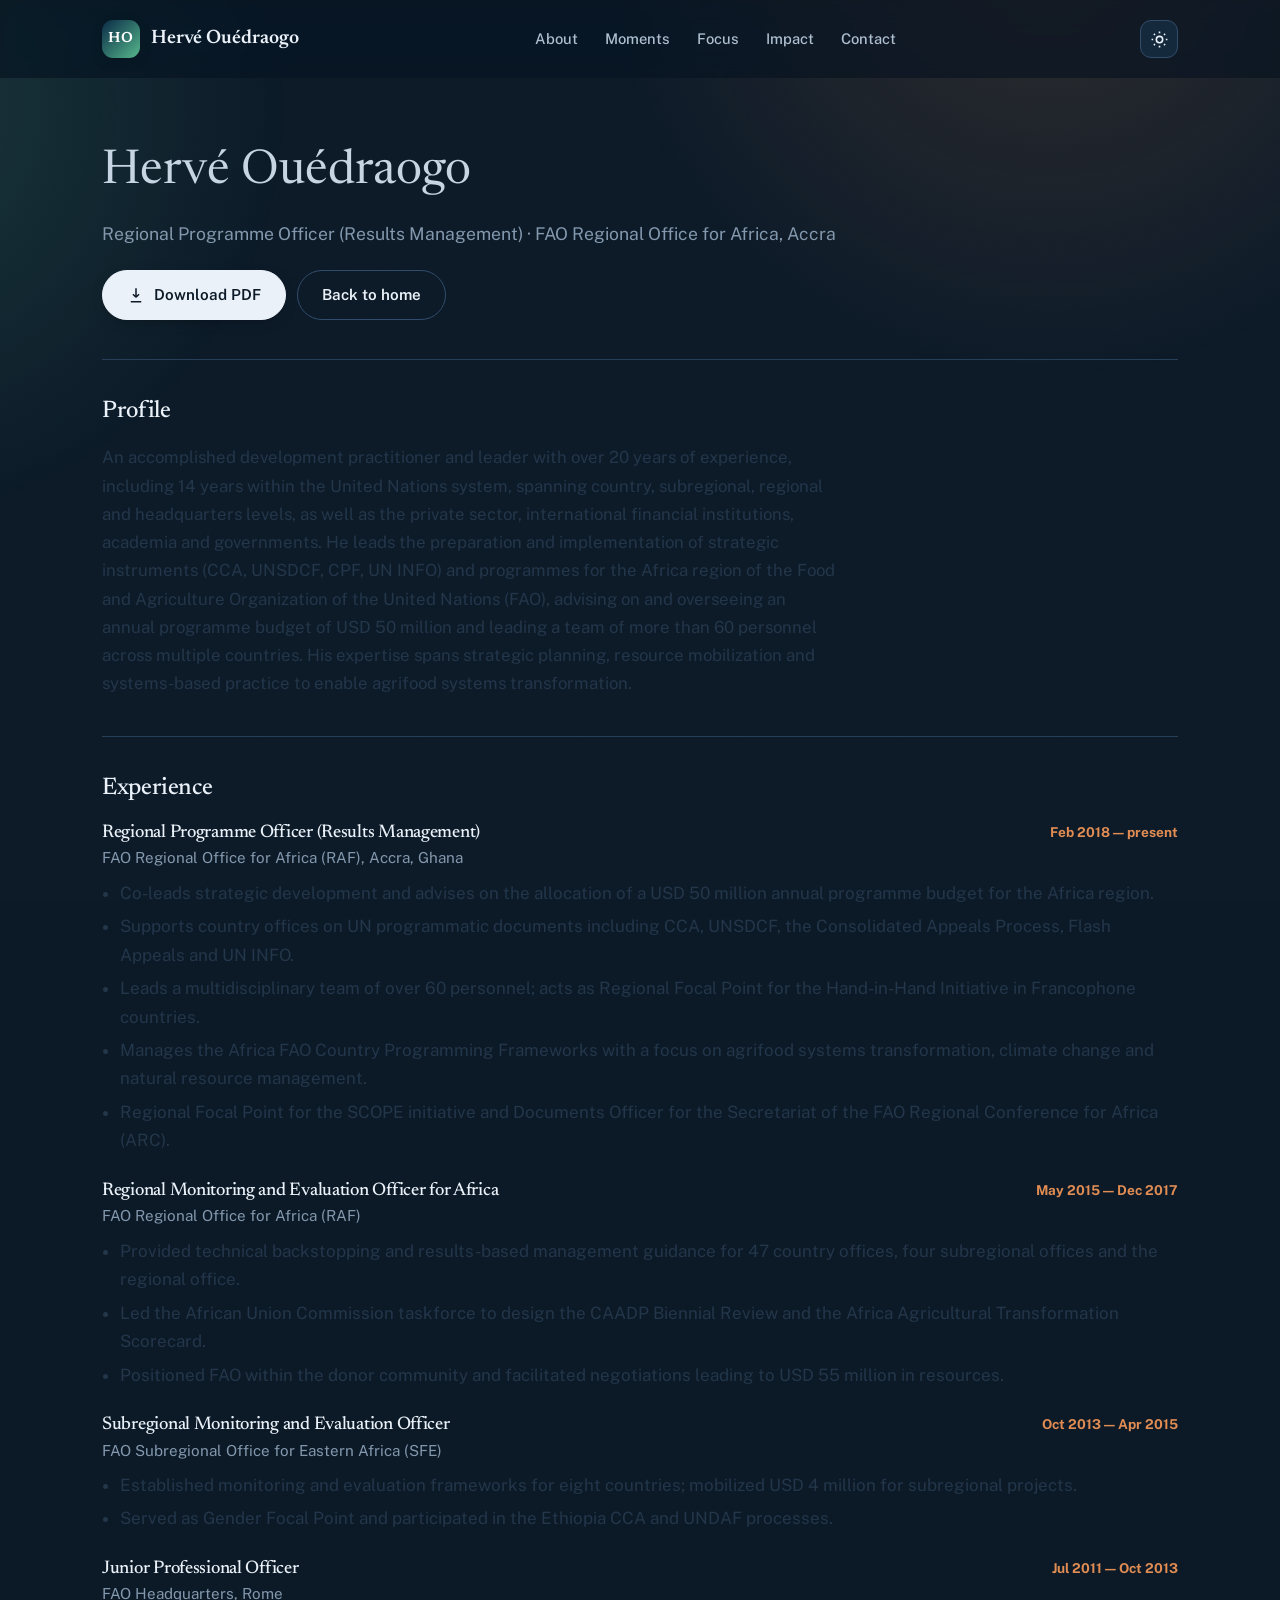
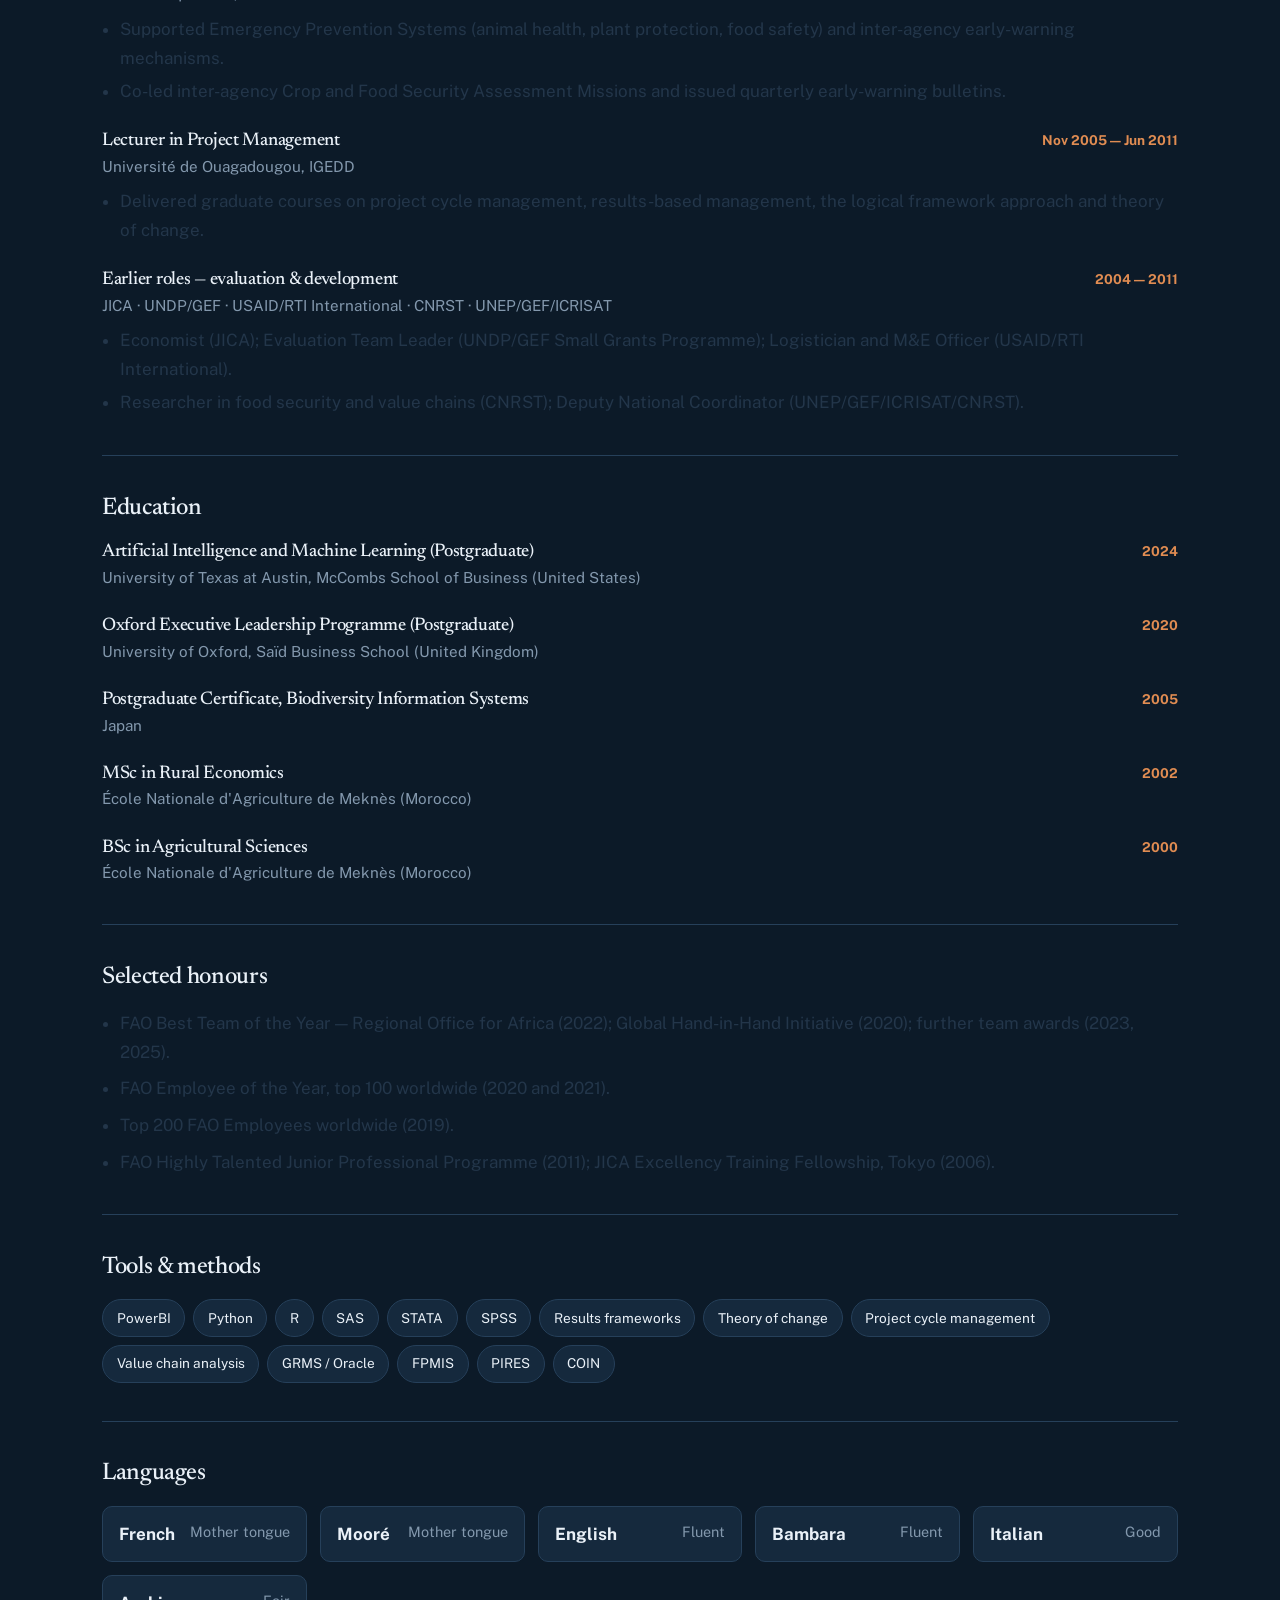
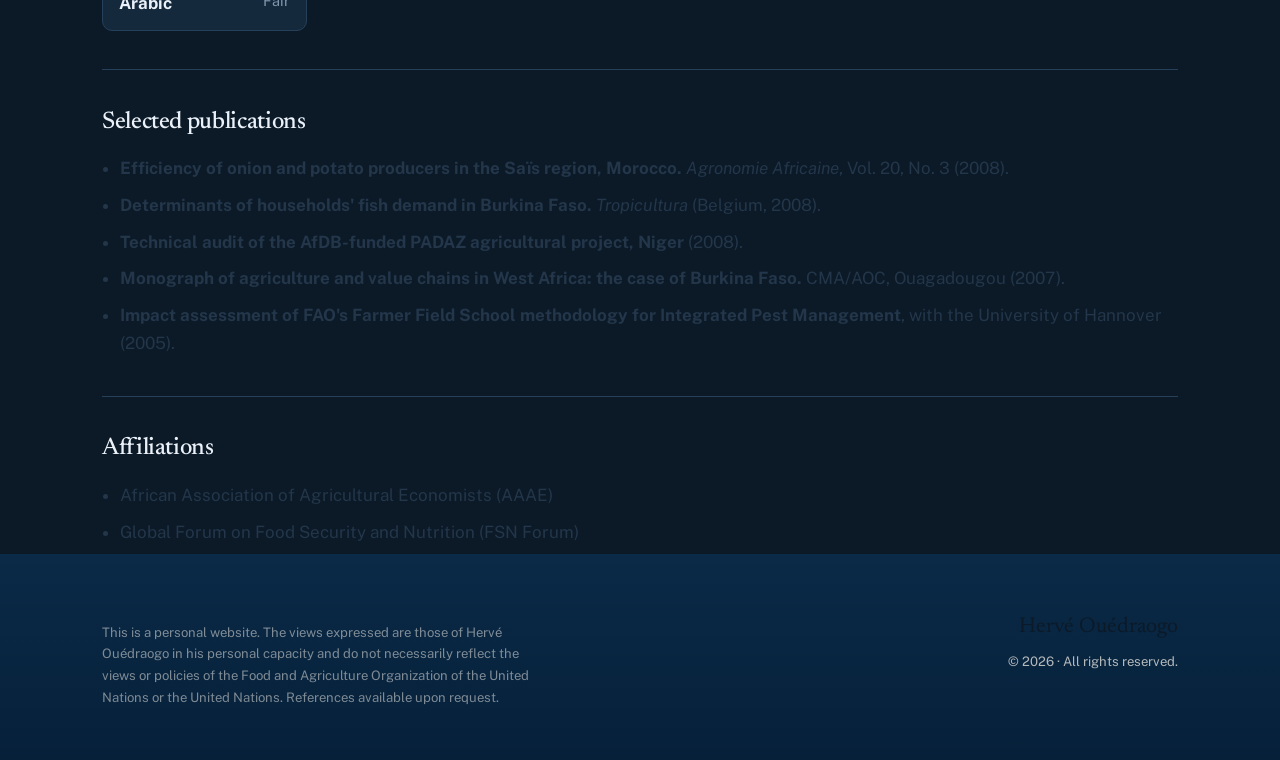
==== cv.html @ 6cf0b493 "Build a modern personal branding website for Herve Ouedraogo - Session 1 (6a208e26c54dd1919dbdf6dc)" ====
<!DOCTYPE html>
<html lang="en" data-theme="dark">
<head>
<meta charset="UTF-8" />
<meta name="viewport" content="width=device-width, initial-scale=1.0" />
<title>Curriculum vitae — Hervé Ouédraogo</title>
<meta name="description" content="Full curriculum vitae of Hervé Ouédraogo — Regional Programme Officer, FAO Regional Office for Africa." />
<link rel="canonical" href="https://hervessouedraogo.netlify.app/cv.html" />
<link rel="icon" href="assets/img/favicon.svg" type="image/svg+xml" />
<link rel="preconnect" href="https://fonts.googleapis.com">
<link rel="preconnect" href="https://fonts.gstatic.com" crossorigin>
<link href="https://fonts.googleapis.com/css2?family=Newsreader:ital,opsz,wght@0,6..72,400;0,6..72,500;0,6..72,600;1,6..72,400&family=Public+Sans:wght@400;500;600;700&display=swap" rel="stylesheet">
<link rel="stylesheet" href="css/styles.css" />
<style>
  .cv-hero{padding:clamp(2.2rem,5vw,3.4rem) 0 0;}
  .cv-hero .name{font-family:var(--serif);font-size:clamp(2rem,5vw,3rem);}
  .cv-hero .role{color:var(--muted);font-size:1.1rem;margin:.4rem 0 1.3rem;}
  .cv-actions{display:flex;flex-wrap:wrap;gap:.7rem;margin-bottom:.6rem;}
  .cv{padding:2.4rem 0 0;border-top:1px solid var(--line);margin-top:2.4rem;}
  .cv:first-of-type{border-top:none;margin-top:1.4rem;}
  .cv > h2{font-size:1.5rem;margin-bottom:1.2rem;color:var(--ink);}
  .cv .lead{font-size:1.05rem;color:#23364a;max-width:74ch;}
  .entry{margin-bottom:1.5rem;}
  .entry .row{display:flex;justify-content:space-between;flex-wrap:wrap;gap:.3rem 1rem;align-items:baseline;}
  .entry h3{font-size:1.15rem;}
  .entry .yrs{font-size:.85rem;font-weight:700;color:var(--accent);white-space:nowrap;}
  .entry .org{color:var(--muted);font-size:.95rem;margin:.1rem 0 .5rem;}
  .entry ul{margin:.2rem 0 0;padding-left:1.1rem;}
  .entry li{margin:.3rem 0;color:#23364a;}
  .taglist{display:flex;flex-wrap:wrap;gap:.5rem;}
  .tag{background:var(--surface);border:1px solid var(--line);border-radius:999px;padding:.4rem .85rem;font-size:.85rem;color:var(--ink);}
  .lang-grid{display:grid;grid-template-columns:repeat(auto-fill,minmax(170px,1fr));gap:.8rem;}
  .lang-item{background:var(--surface);border:1px solid var(--line);border-radius:10px;padding:.8rem 1rem;display:flex;justify-content:space-between;gap:.5rem;}
  .lang-item strong{color:var(--ink);} .lang-item span{color:var(--muted);font-size:.9rem;}
  .pub-list,.aff-list{margin:0;padding-left:1.1rem;}
  .pub-list li,.aff-list li{margin:.5rem 0;color:#23364a;}
  @media print{
    .nav,.cv-actions,footer .lang,.grain,.progress{display:none!important;}
    body::before{display:none!important;}
    body{background:#fff!important;}
  }
</style>
</head>
<body>
<div class="grain" aria-hidden="true"></div>
<div class="progress" id="progress" aria-hidden="true"></div>
<a href="#main" class="skip">Skip to content</a>

<header class="nav">
  <div class="wrap nav-inner">
    <a href="index.html" class="brand"><span class="mono">HO</span>Hervé&nbsp;Ouédraogo</a>
    <nav class="nav-links" id="navlinks" aria-label="Primary">
      <a href="index.html#about">About</a>
      <a href="index.html#moments">Moments</a>
      <a href="index.html#focus">Focus</a>
      <a href="index.html#impact">Impact</a>
      <a href="index.html#contact">Contact</a>
    </nav>
    <button class="theme-btn" id="themeBtn" aria-label="Toggle dark mode" title="Toggle theme"><svg class="moon" viewBox="0 0 24 24" fill="none" stroke="currentColor" stroke-width="2"><path d="M21 12.8A9 9 0 1 1 11.2 3a7 7 0 0 0 9.8 9.8z"/></svg><svg class="sun" viewBox="0 0 24 24" fill="none" stroke="currentColor" stroke-width="2"><circle cx="12" cy="12" r="4"/><path d="M12 2v2M12 20v2M4.9 4.9l1.4 1.4M17.7 17.7l1.4 1.4M2 12h2M20 12h2M4.9 19.1l1.4-1.4M17.7 6.3l1.4-1.4"/></svg></button>
    <button class="menu-btn" id="menuBtn" aria-label="Open menu" aria-expanded="false" aria-controls="navlinks">
      <svg viewBox="0 0 24 24" fill="none" stroke="currentColor" stroke-width="2"><path d="M3 6h18M3 12h18M3 18h18"/></svg>
    </button>
  </div>
</header>

<main id="main">
<div class="wrap">

  <section class="cv-hero">
    <div class="name">Hervé Ouédraogo</div>
    <div class="role">Regional Programme Officer (Results Management) · FAO Regional Office for Africa, Accra</div>
    <div class="cv-actions">
      <a href="assets/cv/Herve-Ouedraogo-CV.pdf" class="btn btn-primary" download>
        <svg viewBox="0 0 24 24" fill="none" stroke="currentColor" stroke-width="2"><path d="M12 3v12m0 0 4-4m-4 4-4-4"/><path d="M5 21h14"/></svg>
        Download PDF
      </a>
      <a href="index.html" class="btn btn-ghost">Back to home</a>
    </div>
  </section>

  <section class="cv">
    <h2>Profile</h2>
    <p class="lead">An accomplished development practitioner and leader with over 20 years of experience, including 14 years within the United Nations system, spanning country, subregional, regional and headquarters levels, as well as the private sector, international financial institutions, academia and governments. He leads the preparation and implementation of strategic instruments (CCA, UNSDCF, CPF, UN INFO) and programmes for the Africa region of the Food and Agriculture Organization of the United Nations (FAO), advising on and overseeing an annual programme budget of USD 50 million and leading a team of more than 60 personnel across multiple countries. His expertise spans strategic planning, resource mobilization and systems-based practice to enable agrifood systems transformation.</p>
  </section>

  <section class="cv">
    <h2>Experience</h2>

    <div class="entry">
      <div class="row"><h3>Regional Programme Officer (Results Management)</h3><span class="yrs">Feb 2018 — present</span></div>
      <div class="org">FAO Regional Office for Africa (RAF), Accra, Ghana</div>
      <ul>
        <li>Co-leads strategic development and advises on the allocation of a USD 50 million annual programme budget for the Africa region.</li>
        <li>Supports country offices on UN programmatic documents including CCA, UNSDCF, the Consolidated Appeals Process, Flash Appeals and UN INFO.</li>
        <li>Leads a multidisciplinary team of over 60 personnel; acts as Regional Focal Point for the Hand-in-Hand Initiative in Francophone countries.</li>
        <li>Manages the Africa FAO Country Programming Frameworks with a focus on agrifood systems transformation, climate change and natural resource management.</li>
        <li>Regional Focal Point for the SCOPE initiative and Documents Officer for the Secretariat of the FAO Regional Conference for Africa (ARC).</li>
      </ul>
    </div>

    <div class="entry">
      <div class="row"><h3>Regional Monitoring and Evaluation Officer for Africa</h3><span class="yrs">May 2015 — Dec 2017</span></div>
      <div class="org">FAO Regional Office for Africa (RAF)</div>
      <ul>
        <li>Provided technical backstopping and results-based management guidance for 47 country offices, four subregional offices and the regional office.</li>
        <li>Led the African Union Commission taskforce to design the CAADP Biennial Review and the Africa Agricultural Transformation Scorecard.</li>
        <li>Positioned FAO within the donor community and facilitated negotiations leading to USD 55 million in resources.</li>
      </ul>
    </div>

    <div class="entry">
      <div class="row"><h3>Subregional Monitoring and Evaluation Officer</h3><span class="yrs">Oct 2013 — Apr 2015</span></div>
      <div class="org">FAO Subregional Office for Eastern Africa (SFE)</div>
      <ul>
        <li>Established monitoring and evaluation frameworks for eight countries; mobilized USD 4 million for subregional projects.</li>
        <li>Served as Gender Focal Point and participated in the Ethiopia CCA and UNDAF processes.</li>
      </ul>
    </div>

    <div class="entry">
      <div class="row"><h3>Junior Professional Officer</h3><span class="yrs">Jul 2011 — Oct 2013</span></div>
      <div class="org">FAO Headquarters, Rome</div>
      <ul>
        <li>Supported Emergency Prevention Systems (animal health, plant protection, food safety) and inter-agency early-warning mechanisms.</li>
        <li>Co-led inter-agency Crop and Food Security Assessment Missions and issued quarterly early-warning bulletins.</li>
      </ul>
    </div>

    <div class="entry">
      <div class="row"><h3>Lecturer in Project Management</h3><span class="yrs">Nov 2005 — Jun 2011</span></div>
      <div class="org">Université de Ouagadougou, IGEDD</div>
      <ul>
        <li>Delivered graduate courses on project cycle management, results-based management, the logical framework approach and theory of change.</li>
      </ul>
    </div>

    <div class="entry">
      <div class="row"><h3>Earlier roles — evaluation &amp; development</h3><span class="yrs">2004 — 2011</span></div>
      <div class="org">JICA · UNDP/GEF · USAID/RTI International · CNRST · UNEP/GEF/ICRISAT</div>
      <ul>
        <li>Economist (JICA); Evaluation Team Leader (UNDP/GEF Small Grants Programme); Logistician and M&amp;E Officer (USAID/RTI International).</li>
        <li>Researcher in food security and value chains (CNRST); Deputy National Coordinator (UNEP/GEF/ICRISAT/CNRST).</li>
      </ul>
    </div>
  </section>

  <section class="cv">
    <h2>Education</h2>
    <div class="entry"><div class="row"><h3>Artificial Intelligence and Machine Learning (Postgraduate)</h3><span class="yrs">2024</span></div><div class="org">University of Texas at Austin, McCombs School of Business (United States)</div></div>
    <div class="entry"><div class="row"><h3>Oxford Executive Leadership Programme (Postgraduate)</h3><span class="yrs">2020</span></div><div class="org">University of Oxford, Saïd Business School (United Kingdom)</div></div>
    <div class="entry"><div class="row"><h3>Postgraduate Certificate, Biodiversity Information Systems</h3><span class="yrs">2005</span></div><div class="org">Japan</div></div>
    <div class="entry"><div class="row"><h3>MSc in Rural Economics</h3><span class="yrs">2002</span></div><div class="org">École Nationale d'Agriculture de Meknès (Morocco)</div></div>
    <div class="entry"><div class="row"><h3>BSc in Agricultural Sciences</h3><span class="yrs">2000</span></div><div class="org">École Nationale d'Agriculture de Meknès (Morocco)</div></div>
  </section>

  <section class="cv">
    <h2>Selected honours</h2>
    <ul class="aff-list">
      <li>FAO Best Team of the Year — Regional Office for Africa (2022); Global Hand-in-Hand Initiative (2020); further team awards (2023, 2025).</li>
      <li>FAO Employee of the Year, top 100 worldwide (2020 and 2021).</li>
      <li>Top 200 FAO Employees worldwide (2019).</li>
      <li>FAO Highly Talented Junior Professional Programme (2011); JICA Excellency Training Fellowship, Tokyo (2006).</li>
    </ul>
  </section>

  <section class="cv">
    <h2>Tools &amp; methods</h2>
    <div class="taglist">
      <span class="tag">PowerBI</span><span class="tag">Python</span><span class="tag">R</span><span class="tag">SAS</span><span class="tag">STATA</span><span class="tag">SPSS</span>
      <span class="tag">Results frameworks</span><span class="tag">Theory of change</span><span class="tag">Project cycle management</span><span class="tag">Value chain analysis</span>
      <span class="tag">GRMS / Oracle</span><span class="tag">FPMIS</span><span class="tag">PIRES</span><span class="tag">COIN</span>
    </div>
  </section>

  <section class="cv">
    <h2>Languages</h2>
    <div class="lang-grid">
      <div class="lang-item"><strong>French</strong><span>Mother tongue</span></div>
      <div class="lang-item"><strong>Mooré</strong><span>Mother tongue</span></div>
      <div class="lang-item"><strong>English</strong><span>Fluent</span></div>
      <div class="lang-item"><strong>Bambara</strong><span>Fluent</span></div>
      <div class="lang-item"><strong>Italian</strong><span>Good</span></div>
      <div class="lang-item"><strong>Arabic</strong><span>Fair</span></div>
    </div>
  </section>

  <section class="cv">
    <h2>Selected publications</h2>
    <ul class="pub-list">
      <li><strong>Efficiency of onion and potato producers in the Saïs region, Morocco.</strong> <em>Agronomie Africaine</em>, Vol. 20, No. 3 (2008).</li>
      <li><strong>Determinants of households' fish demand in Burkina Faso.</strong> <em>Tropicultura</em> (Belgium, 2008).</li>
      <li><strong>Technical audit of the AfDB-funded PADAZ agricultural project, Niger</strong> (2008).</li>
      <li><strong>Monograph of agriculture and value chains in West Africa: the case of Burkina Faso.</strong> CMA/AOC, Ouagadougou (2007).</li>
      <li><strong>Impact assessment of FAO's Farmer Field School methodology for Integrated Pest Management</strong>, with the University of Hannover (2005).</li>
    </ul>
  </section>

  <section class="cv">
    <h2>Affiliations</h2>
    <ul class="aff-list">
      <li>African Association of Agricultural Economists (AAAE)</li>
      <li>Global Forum on Food Security and Nutrition (FSN Forum)</li>
    </ul>
  </section>

</div>
</main>

<footer>
  <div class="wrap foot-inner">
    <p class="disclaimer">This is a personal website. The views expressed are those of Hervé Ouédraogo in his personal capacity and do not necessarily reflect the views or policies of the Food and Agriculture Organization of the United Nations or the United Nations. References available upon request.</p>
    <div class="foot-right">
      <div class="fbrand">Hervé Ouédraogo</div>
      <div>© <span id="year">2026</span> · All rights reserved.</div>
    </div>
  </div>
</footer>

<script src="js/main.js"></script>
</body>
</html>
---- css/styles.css ----
/* ============================================================
   Hervé Ouédraogo — personal website
   Aesthetic: warm editorial modernism. Ink + parchment, teal &
   terracotta accents, layered depth, subtle grain, refined motion.
   Static, no build step.
   ============================================================ */
:root{
  --ink:#0A2A47; --ink-2:#06203a; --ink-soft:#21405a;
  --teal:#2E7D5B; --teal-2:#246a4c; --teal-glow:rgba(46,125,91,.16);
  --accent:#C0612C; --accent-2:#a8521f; --accent-glow:rgba(192,97,44,.14);
  --paper:#F6F2EA; --paper-2:#EFE8DB; --surface:#ffffff;
  --muted:#566578; --ink-text:#1d3145;
  --line:#e4ddcf; --line-2:#d8cfbd;
  --serif:'Newsreader',Georgia,'Times New Roman',serif;
  --sans:'Public Sans',system-ui,-apple-system,'Segoe UI',Roboto,sans-serif;
  --maxw:1180px;
  --shadow-sm:0 4px 14px -8px rgba(10,42,71,.30);
  --shadow:0 22px 48px -28px rgba(10,42,71,.45);
  --shadow-lg:0 40px 80px -40px rgba(10,42,71,.55);
  --r:16px; --r-lg:22px;
  --deep:#0A2A47; --deep-2:#06203a;   /* fixed dark navy, theme-independent */
}
*{box-sizing:border-box;}
html{scroll-behavior:smooth;}
body{
  margin:0;background:var(--paper);color:var(--ink-text);
  font-family:var(--sans);line-height:1.68;font-size:17px;
  -webkit-font-smoothing:antialiased;text-rendering:optimizeLegibility;
  overflow-x:hidden;
}
img{max-width:100%;display:block;}
a{color:var(--accent);}
::selection{background:var(--teal);color:#fff;}

/* grain + ambient color field */
.grain{position:fixed;inset:0;z-index:1;pointer-events:none;opacity:.045;mix-blend-mode:multiply;
  background-image:url("data:image/svg+xml,%3Csvg xmlns='http://www.w3.org/2000/svg' width='160' height='160'%3E%3Cfilter id='n'%3E%3CfeTurbulence type='fractalNoise' baseFrequency='0.85' numOctaves='2' stitchTiles='stitch'/%3E%3C/filter%3E%3Crect width='100%25' height='100%25' filter='url(%23n)'/%3E%3C/svg%3E");}
body::before{content:"";position:fixed;inset:0;z-index:0;pointer-events:none;
  background:
    radial-gradient(60vw 60vw at 82% -8%, var(--accent-glow), transparent 60%),
    radial-gradient(55vw 55vw at -10% 12%, var(--teal-glow), transparent 60%);}
main,header,footer{position:relative;z-index:2;}

.wrap{max-width:var(--maxw);margin:0 auto;padding:0 clamp(22px,5vw,52px);}
section{padding:clamp(4rem,8vw,7rem) 0;position:relative;}
section.alt{background:linear-gradient(180deg,#fbf8f2,var(--paper-2));border-block:1px solid var(--line);}

h1,h2,h3{font-family:var(--serif);font-weight:500;line-height:1.1;letter-spacing:-.015em;color:var(--ink);margin:0;}
.skip{position:absolute;left:-9999px;top:0;background:var(--ink);color:#fff;padding:.75rem 1.1rem;z-index:300;border-radius:0 0 10px 0;}
.skip:focus{left:0;}

/* eyebrow with leading rule */
.eyebrow{display:inline-flex;align-items:center;gap:.6rem;font-size:.73rem;font-weight:700;letter-spacing:.18em;text-transform:uppercase;color:var(--teal);margin-bottom:1rem;}
.eyebrow::before{content:"";width:26px;height:1.5px;background:var(--teal);display:inline-block;}
.section-head{max-width:60ch;margin-bottom:3rem;}
.section-head h2{font-size:clamp(1.9rem,4vw,2.9rem);}
.section-head p{color:var(--muted);font-size:1.08rem;margin:1rem 0 0;}

/* buttons */
.btn{display:inline-flex;align-items:center;gap:.55rem;font:600 .95rem/1 var(--sans);
  padding:.95rem 1.5rem;border-radius:999px;border:1.5px solid var(--ink);text-decoration:none;cursor:pointer;
  transition:transform .25s cubic-bezier(.2,.7,.3,1),background .25s ease,color .25s ease,box-shadow .25s ease;}
.btn svg{width:18px;height:18px;transition:transform .25s ease;}
.btn-primary{background:var(--ink);color:var(--paper);border-color:var(--ink);box-shadow:var(--shadow-sm);}
.btn-primary:hover{transform:translateY(-3px);background:var(--ink-2);box-shadow:var(--shadow);}
.btn-primary:hover svg{transform:translateX(3px);}
.btn-ghost{background:transparent;color:var(--ink);border-color:var(--line-2);}
.btn-ghost:hover{transform:translateY(-3px);background:var(--surface);border-color:var(--ink);box-shadow:var(--shadow-sm);}

/* scroll progress */
.progress{position:fixed;top:0;left:0;height:3px;width:0;z-index:200;
  background:linear-gradient(90deg,var(--teal),var(--accent));transition:width .1s linear;}

/* ===== NAV ===== */
.nav{position:sticky;top:0;z-index:100;transition:all .3s ease;}
.nav::after{content:"";position:absolute;inset:0;background:rgba(246,242,234,.72);backdrop-filter:saturate(160%) blur(12px);
  border-bottom:1px solid transparent;transition:border-color .3s ease,background .3s ease;z-index:-1;}
.nav.scrolled::after{background:rgba(246,242,234,.9);border-bottom-color:var(--line);box-shadow:0 10px 30px -24px rgba(10,42,71,.5);}
.nav-inner{display:flex;align-items:center;justify-content:space-between;height:78px;transition:height .3s ease;}
.nav.scrolled .nav-inner{height:64px;}
.brand{display:inline-flex;align-items:center;gap:.7rem;font-family:var(--serif);font-size:1.22rem;font-weight:600;color:var(--ink);text-decoration:none;}
.brand .mono{display:grid;place-items:center;width:38px;height:38px;border-radius:11px;color:#fff;font-size:.92rem;letter-spacing:.02em;
  background:linear-gradient(135deg,var(--deep),var(--teal));box-shadow:var(--shadow-sm);}
.nav-links{display:flex;align-items:center;gap:.1rem;}
.nav-links a{position:relative;color:var(--ink-soft);text-decoration:none;font-size:.92rem;font-weight:500;padding:.55rem .8rem;border-radius:8px;transition:color .2s ease;}
.nav-links a::after{content:"";position:absolute;left:.8rem;right:.8rem;bottom:.3rem;height:2px;background:var(--accent);border-radius:2px;transform:scaleX(0);transform-origin:center;transition:transform .28s cubic-bezier(.2,.7,.3,1);}
.nav-links a:hover{color:var(--ink);}
.nav-links a:hover::after,.nav-links a.active::after{transform:scaleX(1);}
.nav-links a.active{color:var(--ink);}
.lang{display:inline-flex;align-items:center;gap:.15rem;margin-left:.6rem;font-size:.82rem;padding:.25rem;background:rgba(10,42,71,.05);border-radius:999px;}
.lang button{background:none;border:none;font:inherit;font-weight:600;color:var(--muted);cursor:pointer;padding:.28rem .6rem;border-radius:999px;transition:all .2s ease;}
.lang button[aria-pressed="true"]{color:#fff;background:var(--ink);}
.lang span{color:var(--line-2);}
.menu-btn{display:none;background:none;border:none;color:var(--ink);cursor:pointer;padding:.3rem;}
.menu-btn svg{width:28px;height:28px;}

/* ===== HERO ===== */
.hero{padding-top:clamp(3rem,6vw,5rem);padding-bottom:clamp(3rem,6vw,5rem);}
.hero-grid{display:grid;grid-template-columns:1.1fr .9fr;gap:clamp(2rem,5vw,4.5rem);align-items:center;}
.hero h1{font-size:clamp(2.4rem,5.4vw,4rem);letter-spacing:-.025em;}
.hero h1 .accent{color:var(--teal);font-style:italic;}
.hero-sub{color:var(--muted);font-size:1.18rem;max-width:46ch;margin:1.5rem 0 2rem;line-height:1.6;}
.cta-row{display:flex;flex-wrap:wrap;gap:.9rem;}
.hero-meta{display:flex;flex-wrap:wrap;gap:1.6rem;margin-top:2.4rem;padding-top:1.6rem;border-top:1px solid var(--line);}
.hero-meta .m{font-size:.86rem;color:var(--muted);}
.hero-meta .m strong{display:block;font-family:var(--serif);font-size:1.5rem;color:var(--ink);font-weight:500;line-height:1;margin-bottom:.2rem;}

/* layered portrait */
.portrait-frame{position:relative;}
.portrait-frame .blob{position:absolute;inset:-6% -8% -10% -4%;border-radius:42% 58% 55% 45%/48% 42% 58% 52%;
  background:linear-gradient(150deg,var(--teal),var(--ink));opacity:.14;filter:blur(8px);z-index:-1;}
.portrait{position:relative;border-radius:var(--r-lg);overflow:hidden;box-shadow:var(--shadow-lg);aspect-ratio:4/4.6;
  border:1px solid rgba(255,255,255,.6);}
.portrait::after{content:"";position:absolute;inset:0;background:linear-gradient(160deg,transparent 50%,rgba(6,32,58,.28));}
.portrait img{width:100%;height:100%;object-fit:cover;object-position:center 20%;}
.portrait-frame::before{content:"";position:absolute;inset:20px -20px -20px 20px;border:1.5px solid var(--teal);border-radius:var(--r-lg);z-index:-1;opacity:.5;}
.badge{position:absolute;left:-14px;bottom:26px;background:var(--surface);border:1px solid var(--line);border-radius:14px;
  padding:.7rem 1rem;box-shadow:var(--shadow);display:flex;align-items:center;gap:.6rem;font-size:.82rem;font-weight:600;color:var(--ink);}
.badge .dot{width:9px;height:9px;border-radius:50%;background:var(--teal);box-shadow:0 0 0 4px var(--teal-glow);}

/* ===== ABOUT ===== */
.about-grid{display:grid;grid-template-columns:1.5fr .9fr;gap:clamp(1.8rem,4vw,3.4rem);align-items:start;}
.about-body p{font-size:1.08rem;color:var(--ink-soft);margin:0 0 1.2rem;}
.pullquote{font-family:var(--serif);font-size:clamp(1.35rem,2.6vw,1.75rem);font-style:italic;line-height:1.32;color:var(--ink);
  position:relative;padding:.4rem 0 .4rem 1.6rem;margin:1.8rem 0;}
.pullquote::before{content:"";position:absolute;left:0;top:.2rem;bottom:.2rem;width:3px;border-radius:3px;background:linear-gradient(var(--teal),var(--accent));}
.glance{background:var(--surface);border:1px solid var(--line);border-radius:var(--r-lg);padding:1.9rem 1.7rem;box-shadow:var(--shadow);position:relative;overflow:hidden;}
.glance::before{content:"";position:absolute;top:0;left:0;right:0;height:4px;background:linear-gradient(90deg,var(--teal),var(--accent));}
.glance h3{font-size:.76rem;letter-spacing:.16em;text-transform:uppercase;color:var(--teal);font-family:var(--sans);font-weight:700;margin-bottom:1.3rem;}
.glance dl{margin:0;display:grid;gap:1.3rem;}
.glance dt{font-family:var(--serif);font-size:1.95rem;color:var(--ink);line-height:1;}
.glance dd{margin:.3rem 0 0;color:var(--muted);font-size:.92rem;}

/* ===== FOCUS CARDS ===== */
.cards{display:grid;grid-template-columns:repeat(auto-fill,minmax(252px,1fr));gap:1.2rem;}
.card{position:relative;background:var(--surface);border:1px solid var(--line);border-radius:var(--r);padding:1.7rem 1.6rem 1.8rem;overflow:hidden;
  transition:transform .3s cubic-bezier(.2,.7,.3,1),box-shadow .3s ease,border-color .3s ease;}
.card::before{content:"";position:absolute;left:0;top:0;height:100%;width:3px;background:linear-gradient(var(--teal),var(--accent));transform:scaleY(0);transform-origin:top;transition:transform .35s ease;}
.card:hover{transform:translateY(-6px);box-shadow:var(--shadow);border-color:transparent;}
.card:hover::before{transform:scaleY(1);}
.card .num{font-family:var(--serif);font-size:2rem;color:var(--paper-2);line-height:1;position:absolute;top:1rem;right:1.2rem;font-style:italic;transition:color .3s ease;}
.card:hover .num{color:var(--accent-glow);}
.card h3{font-size:1.22rem;margin:.2rem 0 .55rem;max-width:14ch;}
.card p{margin:0;color:var(--muted);font-size:.96rem;}

/* ===== MOMENTS gallery ===== */
.gallery{columns:3 290px;column-gap:1.2rem;}
figure.shot{break-inside:avoid;margin:0 0 1.2rem;background:var(--surface);border:1px solid var(--line);border-radius:var(--r);overflow:hidden;box-shadow:var(--shadow-sm);
  transition:transform .4s cubic-bezier(.2,.7,.3,1),box-shadow .4s ease;}
figure.shot:hover{transform:translateY(-6px);box-shadow:var(--shadow);}
figure.shot .imgwrap{overflow:hidden;position:relative;}
figure.shot .imgwrap::after{content:"";position:absolute;inset:0;background:linear-gradient(160deg,transparent 60%,rgba(6,32,58,.12));opacity:0;transition:opacity .4s ease;}
figure.shot:hover .imgwrap::after{opacity:1;}
figure.shot img{width:100%;transition:transform .7s cubic-bezier(.2,.7,.3,1);}
figure.shot:hover img{transform:scale(1.06);}
figure.shot figcaption{padding:.85rem 1rem .95rem;font-size:.85rem;color:var(--muted);line-height:1.45;border-top:1px solid var(--line);}

/* ===== JOURNEY timeline ===== */
.timeline{position:relative;margin-left:.4rem;}
.timeline::before{content:"";position:absolute;left:8px;top:8px;bottom:8px;width:2px;background:linear-gradient(var(--teal),var(--accent),var(--line));}
.tl-item{position:relative;padding:0 0 2.2rem 2.6rem;}
.tl-item::before{content:"";position:absolute;left:1px;top:5px;width:16px;height:16px;border-radius:50%;background:var(--paper);border:3px solid var(--teal);transition:transform .3s ease;}
.tl-item.now::before{background:var(--teal);box-shadow:0 0 0 5px var(--teal-glow);}
.tl-item:hover::before{transform:scale(1.25);}
.tl-years{font-size:.8rem;font-weight:700;letter-spacing:.05em;color:var(--accent);text-transform:uppercase;}
.tl-item h3{font-size:1.22rem;margin:.25rem 0 .15rem;}
.tl-org{color:var(--muted);font-size:.93rem;margin-bottom:.5rem;}
.tl-item p{margin:0;color:var(--ink-soft);font-size:.98rem;max-width:64ch;}

/* ===== IMPACT ===== */
.impact-grid{display:grid;grid-template-columns:repeat(auto-fit,minmax(210px,1fr));gap:1.2rem;margin-bottom:2.8rem;}
.stat{position:relative;background:linear-gradient(155deg,var(--deep),var(--deep-2));color:var(--paper);border-radius:var(--r);padding:1.8rem 1.5rem;overflow:hidden;box-shadow:var(--shadow);}
.stat::before{content:"";position:absolute;top:-40%;right:-30%;width:160px;height:160px;border-radius:50%;background:radial-gradient(circle,var(--teal-glow),transparent 70%);}
.stat .fig{font-family:var(--serif);font-size:2.4rem;line-height:1;color:#fff;letter-spacing:-.02em;}
.stat p{margin:.8rem 0 0;font-size:.92rem;color:rgba(246,242,234,.78);}
.honours{background:var(--surface);border:1px solid var(--line);border-radius:var(--r);padding:1.9rem 1.9rem 1.5rem;box-shadow:var(--shadow-sm);}
.honours h3{font-size:.78rem;letter-spacing:.16em;text-transform:uppercase;color:var(--teal);font-family:var(--sans);font-weight:700;margin-bottom:1rem;}
.honours ul{margin:0;padding:0;list-style:none;display:grid;gap:.7rem;}
.honours li{position:relative;padding-left:1.7rem;color:var(--ink-soft);}
.honours li::before{content:"";position:absolute;left:0;top:.55em;width:8px;height:8px;border-radius:2px;background:var(--accent);transform:rotate(45deg);}

/* ===== INSIGHTS ===== */
.insights-box{max-width:700px;margin:0 auto;text-align:center;position:relative;
  background:linear-gradient(160deg,var(--surface),var(--paper-2));border:1px solid var(--line);border-radius:var(--r-lg);padding:3rem 2.2rem;box-shadow:var(--shadow);overflow:hidden;}
.insights-box::before{content:"";position:absolute;top:0;left:50%;transform:translateX(-50%);width:120px;height:4px;background:linear-gradient(90deg,var(--teal),var(--accent));border-radius:0 0 4px 4px;}
.insights-box .ic{font-family:var(--serif);font-size:3.4rem;color:var(--teal);line-height:.3;height:1.6rem;}
.insights-box h3{font-size:1.5rem;margin:.7rem 0 .7rem;}
.insights-box p{color:var(--muted);margin:0 auto 1.6rem;max-width:52ch;}

/* ===== WORK-LIFE ===== */
.life-lede{max-width:62ch;color:var(--muted);font-size:1.12rem;}
.life-lede em{color:var(--ink);font-style:italic;font-weight:500;}
.life-grid{display:grid;grid-template-columns:1.6fr 1fr;grid-template-rows:auto auto;gap:1.2rem;margin-top:2.6rem;}
.life-grid figure{margin:0;position:relative;border-radius:var(--r);overflow:hidden;box-shadow:var(--shadow);}
.life-grid figure img{width:100%;height:100%;object-fit:cover;transition:transform .8s cubic-bezier(.2,.7,.3,1);}
.life-grid figure:hover img{transform:scale(1.05);}
.life-grid .feature{grid-row:1 / span 2;}
.life-grid .feature img{min-height:100%;}
.life-grid figcaption{position:absolute;left:0;right:0;bottom:0;padding:2rem 1.1rem .95rem;color:#fff;font-size:.9rem;font-weight:500;line-height:1.4;
  background:linear-gradient(to top,rgba(6,32,58,.85),transparent);}

/* ===== PUBLICATIONS ===== */
.pubs{display:grid;gap:.2rem;}
.pub{display:grid;grid-template-columns:70px 1fr;gap:1.1rem;padding:1.3rem 1rem;border-radius:12px;border-bottom:1px solid var(--line);transition:background .25s ease,transform .25s ease;}
.pub:hover{background:var(--surface);transform:translateX(4px);box-shadow:var(--shadow-sm);border-color:transparent;}
.pub .yr{font-family:var(--serif);font-size:1.25rem;color:var(--accent);font-style:italic;}
.pub .t{font-weight:600;color:var(--ink);}
.pub .src{color:var(--muted);font-size:.9rem;}

/* ===== CONTACT ===== */
.contact-grid{display:grid;grid-template-columns:1fr 1fr;gap:clamp(1.8rem,4vw,3.4rem);align-items:start;}
.contact-intro p{color:var(--muted);font-size:1.08rem;}
.contact-links{display:grid;gap:.4rem;margin-top:1.6rem;}
.contact-links a{display:inline-flex;align-items:center;gap:.7rem;color:var(--ink);text-decoration:none;font-weight:600;padding:.7rem .9rem;border-radius:12px;transition:background .2s ease,transform .2s ease;}
.contact-links a svg{width:20px;height:20px;color:var(--teal);flex:none;}
.contact-links a:hover{background:var(--surface);transform:translateX(4px);box-shadow:var(--shadow-sm);}
form{background:var(--surface);border:1px solid var(--line);border-radius:var(--r-lg);padding:1.8rem;box-shadow:var(--shadow);}
form .field{margin-bottom:1.1rem;display:grid;gap:.4rem;}
form label{font-size:.85rem;font-weight:600;color:var(--ink);}
form input,form textarea{font:inherit;padding:.85rem .95rem;border:1.5px solid var(--line);border-radius:12px;background:var(--paper);color:var(--ink);transition:border-color .2s ease,background .2s ease;}
form input:focus,form textarea:focus{outline:none;border-color:var(--teal);background:#fff;box-shadow:0 0 0 4px var(--teal-glow);}
form .btn-primary{background:var(--teal);border-color:var(--teal);width:100%;justify-content:center;margin-top:.4rem;}
form .btn-primary:hover{background:var(--teal-2);}
form .btn-primary:disabled{opacity:.6;cursor:not-allowed;transform:none!important;}

/* form status feedback */
.form-status{margin-top:1rem;padding:.9rem 1rem;border-radius:12px;font-size:.92rem;font-weight:500;display:none;}
.form-status.success{display:block;background:rgba(46,125,91,.1);border:1px solid rgba(46,125,91,.3);color:var(--teal);}
.form-status.error{display:block;background:rgba(192,97,44,.1);border:1px solid rgba(192,97,44,.3);color:var(--accent-2);}

/* ===== FOOTER ===== */
footer{background:linear-gradient(180deg,var(--deep),var(--deep-2));color:rgba(246,242,234,.72);padding:3.4rem 0 2.4rem;}
.foot-inner{display:flex;flex-wrap:wrap;justify-content:space-between;gap:1.8rem;align-items:flex-start;}
.disclaimer{max-width:56ch;font-size:.82rem;line-height:1.65;color:rgba(246,242,234,.5);}
.foot-right{text-align:right;font-size:.82rem;}
.foot-right .fbrand{font-family:var(--serif);font-size:1.35rem;color:var(--paper);margin-bottom:.4rem;}
.foot-right .lang{background:rgba(255,255,255,.08);}
.foot-right .lang button{color:rgba(246,242,234,.7);}
.foot-right .lang button[aria-pressed="true"]{color:var(--ink);background:var(--paper);}

/* ===== reveal / motion ===== */
.reveal{opacity:0;transform:translateY(28px);transition:opacity .8s cubic-bezier(.2,.7,.3,1),transform .8s cubic-bezier(.2,.7,.3,1);}
.reveal.in{opacity:1;transform:none;}
.hero .reveal{transition-delay:.05s;}
.stagger > *{opacity:0;transform:translateY(20px);}
.stagger.in > *{opacity:1;transform:none;transition:opacity .7s ease,transform .7s ease;}
.stagger.in > *:nth-child(1){transition-delay:.05s;}
.stagger.in > *:nth-child(2){transition-delay:.13s;}
.stagger.in > *:nth-child(3){transition-delay:.21s;}
.stagger.in > *:nth-child(4){transition-delay:.29s;}
.stagger.in > *:nth-child(5){transition-delay:.37s;}

/* ===== responsive ===== */
@media(max-width:920px){
  .hero-grid{grid-template-columns:1fr;}
  .portrait-frame{max-width:400px;margin:0 auto;}
  .portrait-frame::before{inset:14px -14px -14px 14px;}
  .about-grid{grid-template-columns:1fr;}
  .contact-grid{grid-template-columns:1fr;}
  .life-grid{grid-template-columns:1fr 1fr;}
  .life-grid .feature{grid-column:1 / -1;grid-row:auto;aspect-ratio:16/9;}
}
@media(max-width:760px){
  body{font-size:16px;}
  .nav-links{position:fixed;inset:64px 0 auto 0;flex-direction:column;gap:0;background:var(--paper);
    border-bottom:1px solid var(--line);padding:.5rem 0;transform:translateY(-135%);transition:transform .4s cubic-bezier(.2,.7,.3,1);
    box-shadow:0 24px 40px -24px rgba(0,0,0,.3);}
  .nav-links.open{transform:translateY(0);}
  .nav-links a{padding:1rem clamp(22px,6vw,52px);width:100%;border-bottom:1px solid var(--line);}
  .nav-links a::after{display:none;}
  .lang{margin:.8rem clamp(22px,6vw,52px);width:max-content;}
  .menu-btn{display:block;}
  .badge{left:0;}
}
@media(max-width:560px){ .life-grid{grid-template-columns:1fr;} .hero-meta{gap:1.2rem;} }
@media(prefers-reduced-motion:reduce){
  *{scroll-behavior:auto!important;}
  .reveal,.stagger>*{opacity:1!important;transform:none!important;transition:none!important;}
  .btn:hover,.card:hover,figure.shot:hover,.pub:hover,.contact-links a:hover{transform:none!important;}
  figure.shot:hover img,.life-grid figure:hover img{transform:none!important;}
}

/* ============================================================
   Keyboard focus, theme toggle, lightbox, dark theme
   ============================================================ */
:focus-visible{outline:2.5px solid var(--teal);outline-offset:3px;border-radius:6px;}

/* theme toggle */
.theme-btn{display:grid;place-items:center;width:38px;height:38px;margin-left:.5rem;border:1px solid var(--line-2);
  background:var(--surface);border-radius:11px;color:var(--ink);cursor:pointer;transition:transform .25s ease,background .2s ease,border-color .2s ease;}
.theme-btn:hover{transform:translateY(-2px);border-color:var(--ink);}
.theme-btn svg{width:19px;height:19px;}
.theme-btn .sun{display:none;}
[data-theme="dark"] .theme-btn .sun{display:block;}
[data-theme="dark"] .theme-btn .moon{display:none;}

/* gallery images become zoomable */
figure.shot img{cursor:zoom-in;}

/* lightbox */
.lightbox{position:fixed;inset:0;z-index:400;display:flex;align-items:center;justify-content:center;
  background:rgba(6,18,32,.82);backdrop-filter:blur(8px);opacity:0;visibility:hidden;transition:opacity .3s ease,visibility .3s ease;padding:clamp(16px,4vw,48px);}
.lightbox.open{opacity:1;visibility:visible;}
.lightbox figure{margin:0;max-width:min(1100px,92vw);max-height:88vh;display:flex;flex-direction:column;
  transform:scale(.96);transition:transform .35s cubic-bezier(.2,.7,.3,1);}
.lightbox.open figure{transform:scale(1);}
.lightbox img{max-width:100%;max-height:78vh;width:auto;height:auto;object-fit:contain;border-radius:12px;box-shadow:0 40px 90px -30px rgba(0,0,0,.8);}
.lightbox figcaption{color:#eef2f6;font-size:.92rem;text-align:center;margin-top:1rem;font-weight:500;}
.lb-btn{position:absolute;background:rgba(255,255,255,.1);border:1px solid rgba(255,255,255,.22);color:#fff;
  width:48px;height:48px;border-radius:50%;display:grid;place-items:center;cursor:pointer;transition:background .2s ease,transform .2s ease;}
.lb-btn:hover{background:rgba(255,255,255,.22);transform:scale(1.06);}
.lb-btn svg{width:24px;height:24px;}
.lb-close{top:clamp(14px,3vw,26px);right:clamp(14px,3vw,26px);}
.lb-prev{left:clamp(10px,2vw,28px);top:50%;transform:translateY(-50%);}
.lb-next{right:clamp(10px,2vw,28px);top:50%;transform:translateY(-50%);}
.lb-prev:hover,.lb-next:hover{transform:translateY(-50%) scale(1.06);}
@media(max-width:560px){.lb-prev{left:8px;}.lb-next{right:8px;}.lb-btn{width:42px;height:42px;}}

/* ===== DARK THEME ===== */
[data-theme="dark"]{
  --ink:#eaf1f8; --ink-2:#dbe6f0; --ink-soft:#aebfd0; --ink-text:#c7d4e2;
  --muted:#8398ad; --paper:#0c1a28; --paper-2:#0f2030; --surface:#15293d;
  --line:#26405a; --line-2:#314d6b;
  --teal:#56b88c; --teal-2:#46a479; --teal-glow:rgba(86,184,140,.22);
  --accent:#e08c52; --accent-2:#cc7740; --accent-glow:rgba(224,140,82,.20);
  --shadow-sm:0 4px 16px -8px rgba(0,0,0,.6);
  --shadow:0 24px 50px -28px rgba(0,0,0,.78);
  --shadow-lg:0 40px 90px -40px rgba(0,0,0,.9);
}
[data-theme="dark"] .nav::after{background:rgba(10,20,32,.68);}
[data-theme="dark"] .nav.scrolled::after{background:rgba(10,20,32,.92);border-bottom-color:var(--line);box-shadow:0 12px 30px -22px rgba(0,0,0,.8);}
[data-theme="dark"] section.alt{background:linear-gradient(180deg,#0f2030,#0a1622);}
[data-theme="dark"] .grain{mix-blend-mode:overlay;opacity:.07;}
[data-theme="dark"] body::before{opacity:.85;}
[data-theme="dark"] .lang{background:rgba(255,255,255,.07);}
[data-theme="dark"] .lang button[aria-pressed="true"]{background:var(--teal);color:#06203a;}
[data-theme="dark"] .portrait{border-color:rgba(255,255,255,.1);}
[data-theme="dark"] .card .num{color:#1a3045;}
[data-theme="dark"] .theme-btn{background:var(--surface);}
[data-theme="dark"] ::selection{background:var(--teal);color:#06203a;}
[data-theme="dark"] .form-status.success{background:rgba(86,184,140,.12);border-color:rgba(86,184,140,.3);}
[data-theme="dark"] .form-status.error{background:rgba(224,140,82,.12);border-color:rgba(224,140,82,.3);}
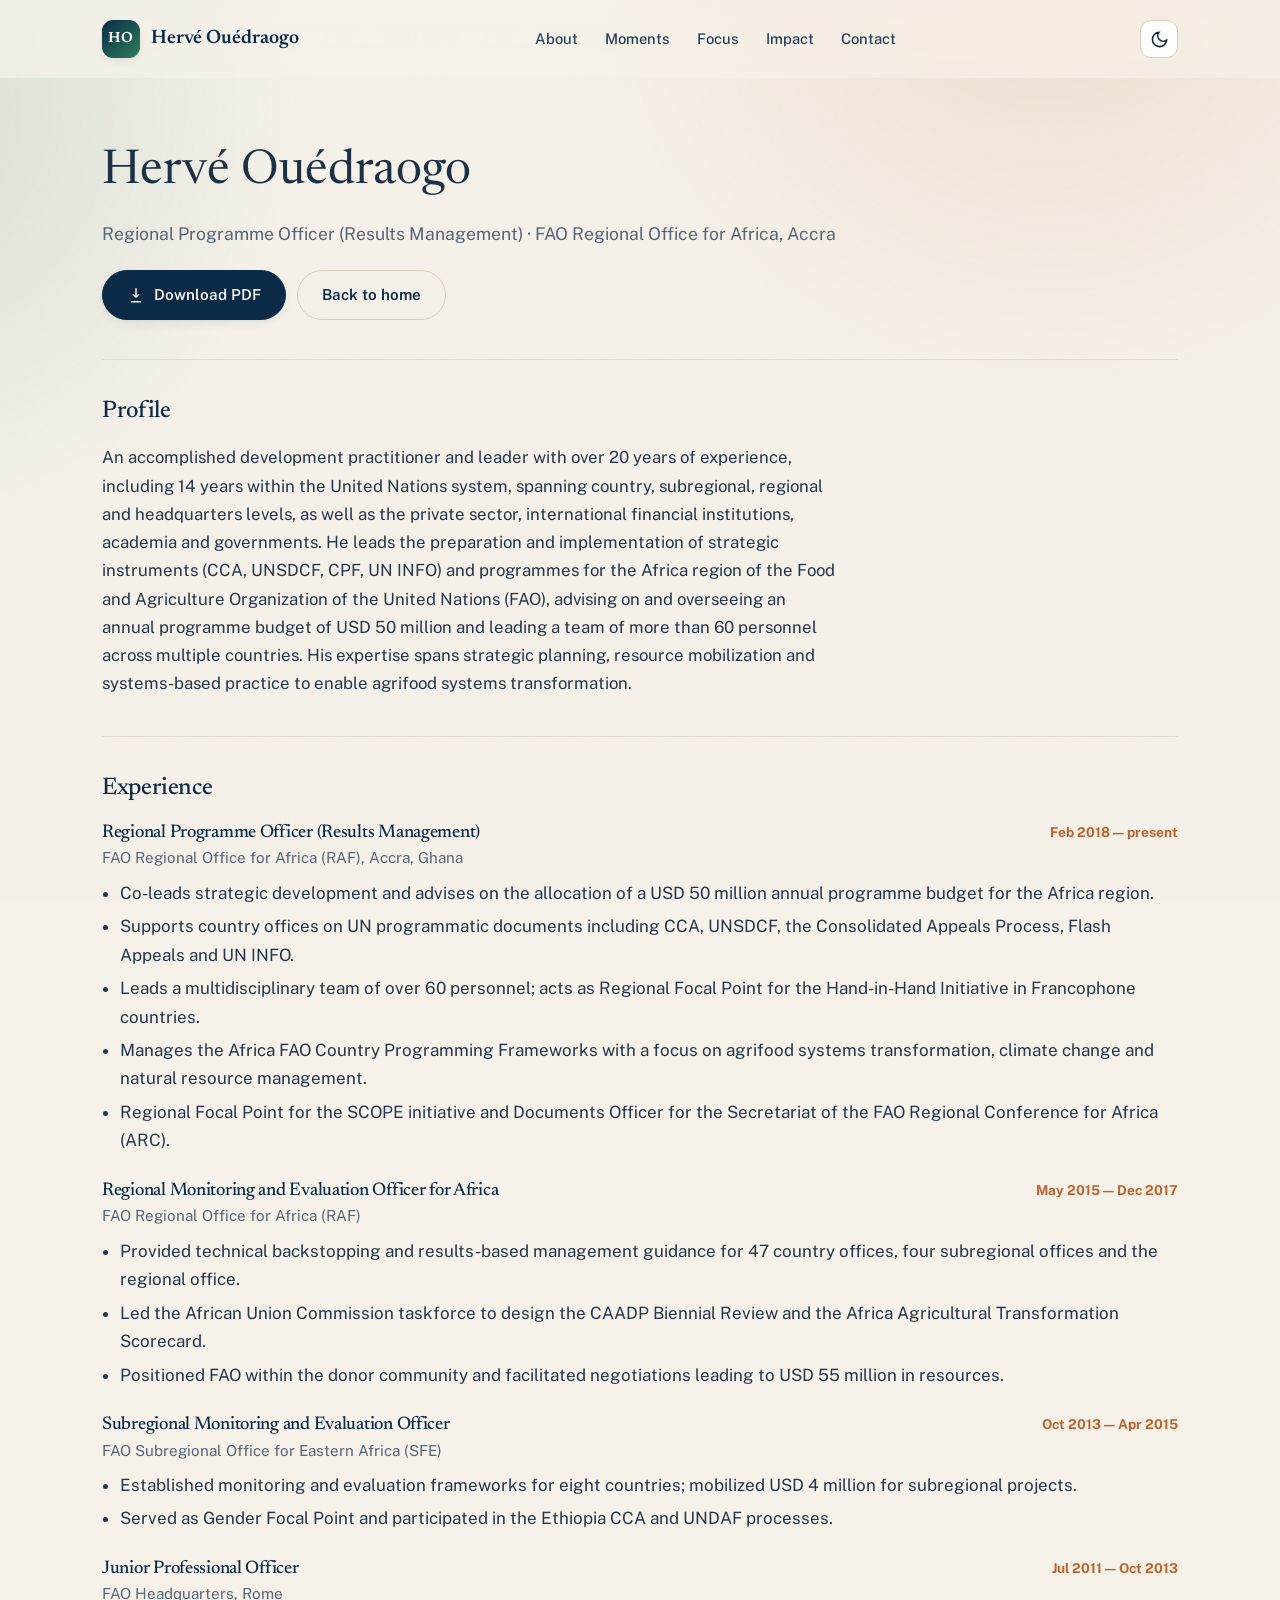
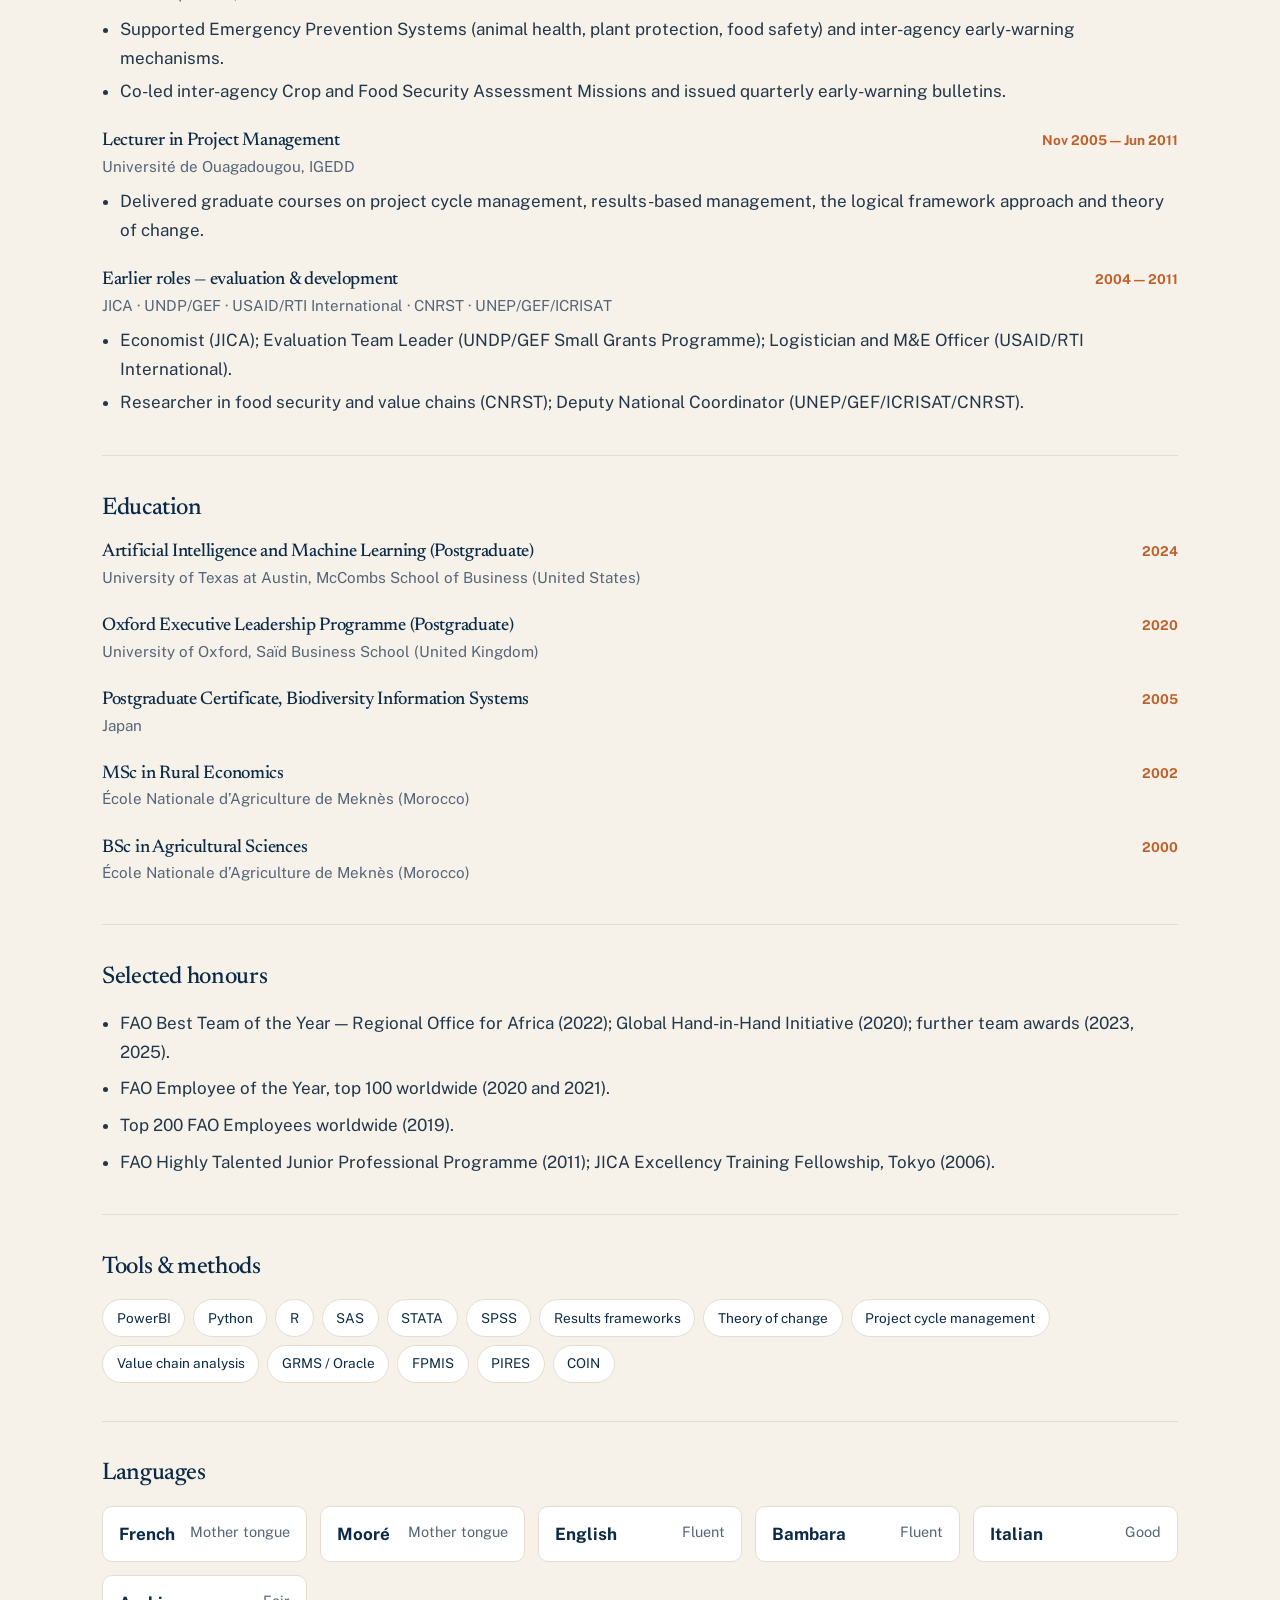
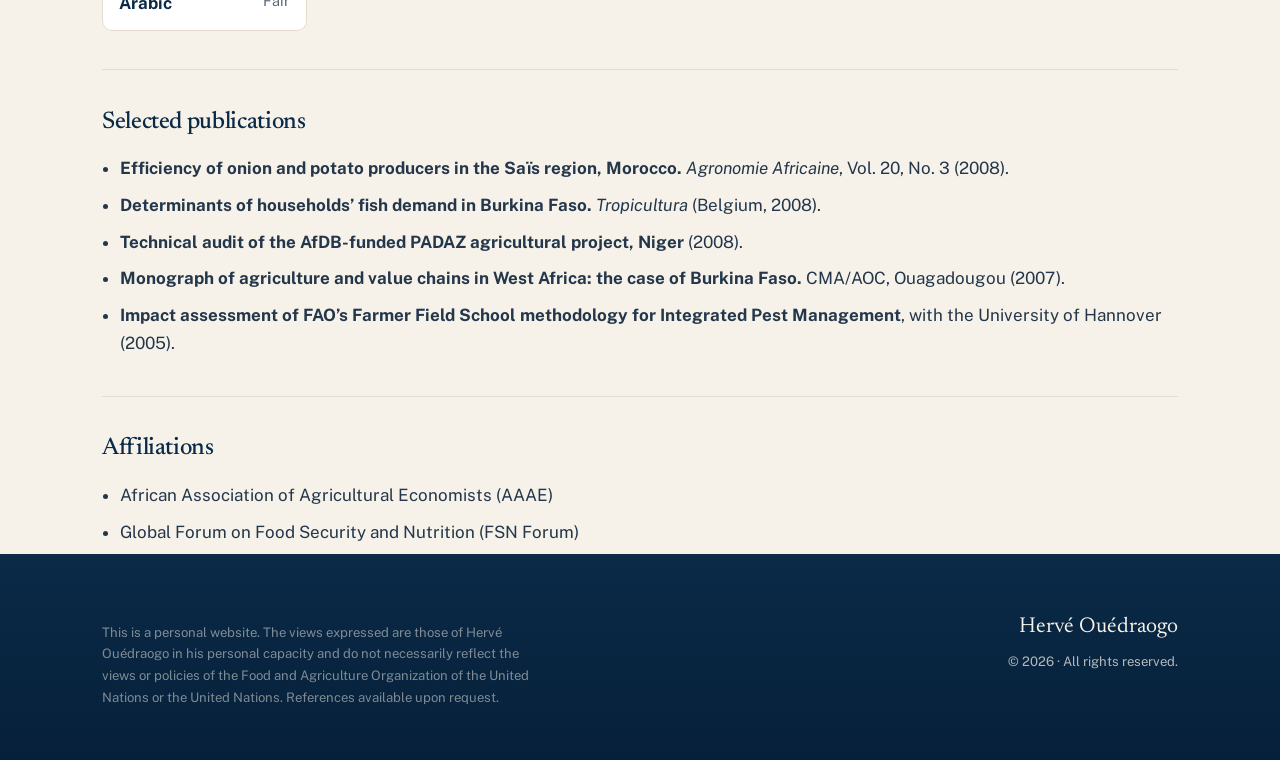
==== commit 676dabfa: "Add Italian language support to make the site trilingual (6a209e2d625bdcc6754d9639)" ====
--- a/cv.html
+++ b/cv.html
@@ -1,11 +1,11 @@
 <!DOCTYPE html>
-<html lang="en" data-theme="dark">
+<html lang="en">
 <head>
 <meta charset="UTF-8" />
 <meta name="viewport" content="width=device-width, initial-scale=1.0" />
 <title>Curriculum vitae — Hervé Ouédraogo</title>
 <meta name="description" content="Full curriculum vitae of Hervé Ouédraogo — Regional Programme Officer, FAO Regional Office for Africa." />
-<link rel="canonical" href="https://hervessouedraogo.netlify.app/cv.html" />
+<link rel="canonical" href="https://www.herveouedraogo.com/cv.html" />
 <link rel="icon" href="assets/img/favicon.svg" type="image/svg+xml" />
 <link rel="preconnect" href="https://fonts.googleapis.com">
 <link rel="preconnect" href="https://fonts.gstatic.com" crossorigin>
@@ -149,8 +149,8 @@
     <div class="entry"><div class="row"><h3>Artificial Intelligence and Machine Learning (Postgraduate)</h3><span class="yrs">2024</span></div><div class="org">University of Texas at Austin, McCombs School of Business (United States)</div></div>
     <div class="entry"><div class="row"><h3>Oxford Executive Leadership Programme (Postgraduate)</h3><span class="yrs">2020</span></div><div class="org">University of Oxford, Saïd Business School (United Kingdom)</div></div>
     <div class="entry"><div class="row"><h3>Postgraduate Certificate, Biodiversity Information Systems</h3><span class="yrs">2005</span></div><div class="org">Japan</div></div>
-    <div class="entry"><div class="row"><h3>MSc in Rural Economics</h3><span class="yrs">2002</span></div><div class="org">École Nationale d'Agriculture de Meknès (Morocco)</div></div>
-    <div class="entry"><div class="row"><h3>BSc in Agricultural Sciences</h3><span class="yrs">2000</span></div><div class="org">École Nationale d'Agriculture de Meknès (Morocco)</div></div>
+    <div class="entry"><div class="row"><h3>MSc in Rural Economics</h3><span class="yrs">2002</span></div><div class="org">École Nationale d’Agriculture de Meknès (Morocco)</div></div>
+    <div class="entry"><div class="row"><h3>BSc in Agricultural Sciences</h3><span class="yrs">2000</span></div><div class="org">École Nationale d’Agriculture de Meknès (Morocco)</div></div>
   </section>
 
   <section class="cv">
@@ -188,10 +188,10 @@
     <h2>Selected publications</h2>
     <ul class="pub-list">
       <li><strong>Efficiency of onion and potato producers in the Saïs region, Morocco.</strong> <em>Agronomie Africaine</em>, Vol. 20, No. 3 (2008).</li>
-      <li><strong>Determinants of households' fish demand in Burkina Faso.</strong> <em>Tropicultura</em> (Belgium, 2008).</li>
+      <li><strong>Determinants of households’ fish demand in Burkina Faso.</strong> <em>Tropicultura</em> (Belgium, 2008).</li>
       <li><strong>Technical audit of the AfDB-funded PADAZ agricultural project, Niger</strong> (2008).</li>
       <li><strong>Monograph of agriculture and value chains in West Africa: the case of Burkina Faso.</strong> CMA/AOC, Ouagadougou (2007).</li>
-      <li><strong>Impact assessment of FAO's Farmer Field School methodology for Integrated Pest Management</strong>, with the University of Hannover (2005).</li>
+      <li><strong>Impact assessment of FAO’s Farmer Field School methodology for Integrated Pest Management</strong>, with the University of Hannover (2005).</li>
     </ul>
   </section>
 
--- a/css/styles.css
+++ b/css/styles.css
@@ -221,12 +221,6 @@
 form input:focus,form textarea:focus{outline:none;border-color:var(--teal);background:#fff;box-shadow:0 0 0 4px var(--teal-glow);}
 form .btn-primary{background:var(--teal);border-color:var(--teal);width:100%;justify-content:center;margin-top:.4rem;}
 form .btn-primary:hover{background:var(--teal-2);}
-form .btn-primary:disabled{opacity:.6;cursor:not-allowed;transform:none!important;}
-
-/* form status feedback */
-.form-status{margin-top:1rem;padding:.9rem 1rem;border-radius:12px;font-size:.92rem;font-weight:500;display:none;}
-.form-status.success{display:block;background:rgba(46,125,91,.1);border:1px solid rgba(46,125,91,.3);color:var(--teal);}
-.form-status.error{display:block;background:rgba(192,97,44,.1);border:1px solid rgba(192,97,44,.3);color:var(--accent-2);}
 
 /* ===== FOOTER ===== */
 footer{background:linear-gradient(180deg,var(--deep),var(--deep-2));color:rgba(246,242,234,.72);padding:3.4rem 0 2.4rem;}
@@ -338,5 +332,3 @@
 [data-theme="dark"] .card .num{color:#1a3045;}
 [data-theme="dark"] .theme-btn{background:var(--surface);}
 [data-theme="dark"] ::selection{background:var(--teal);color:#06203a;}
-[data-theme="dark"] .form-status.success{background:rgba(86,184,140,.12);border-color:rgba(86,184,140,.3);}
-[data-theme="dark"] .form-status.error{background:rgba(224,140,82,.12);border-color:rgba(224,140,82,.3);}
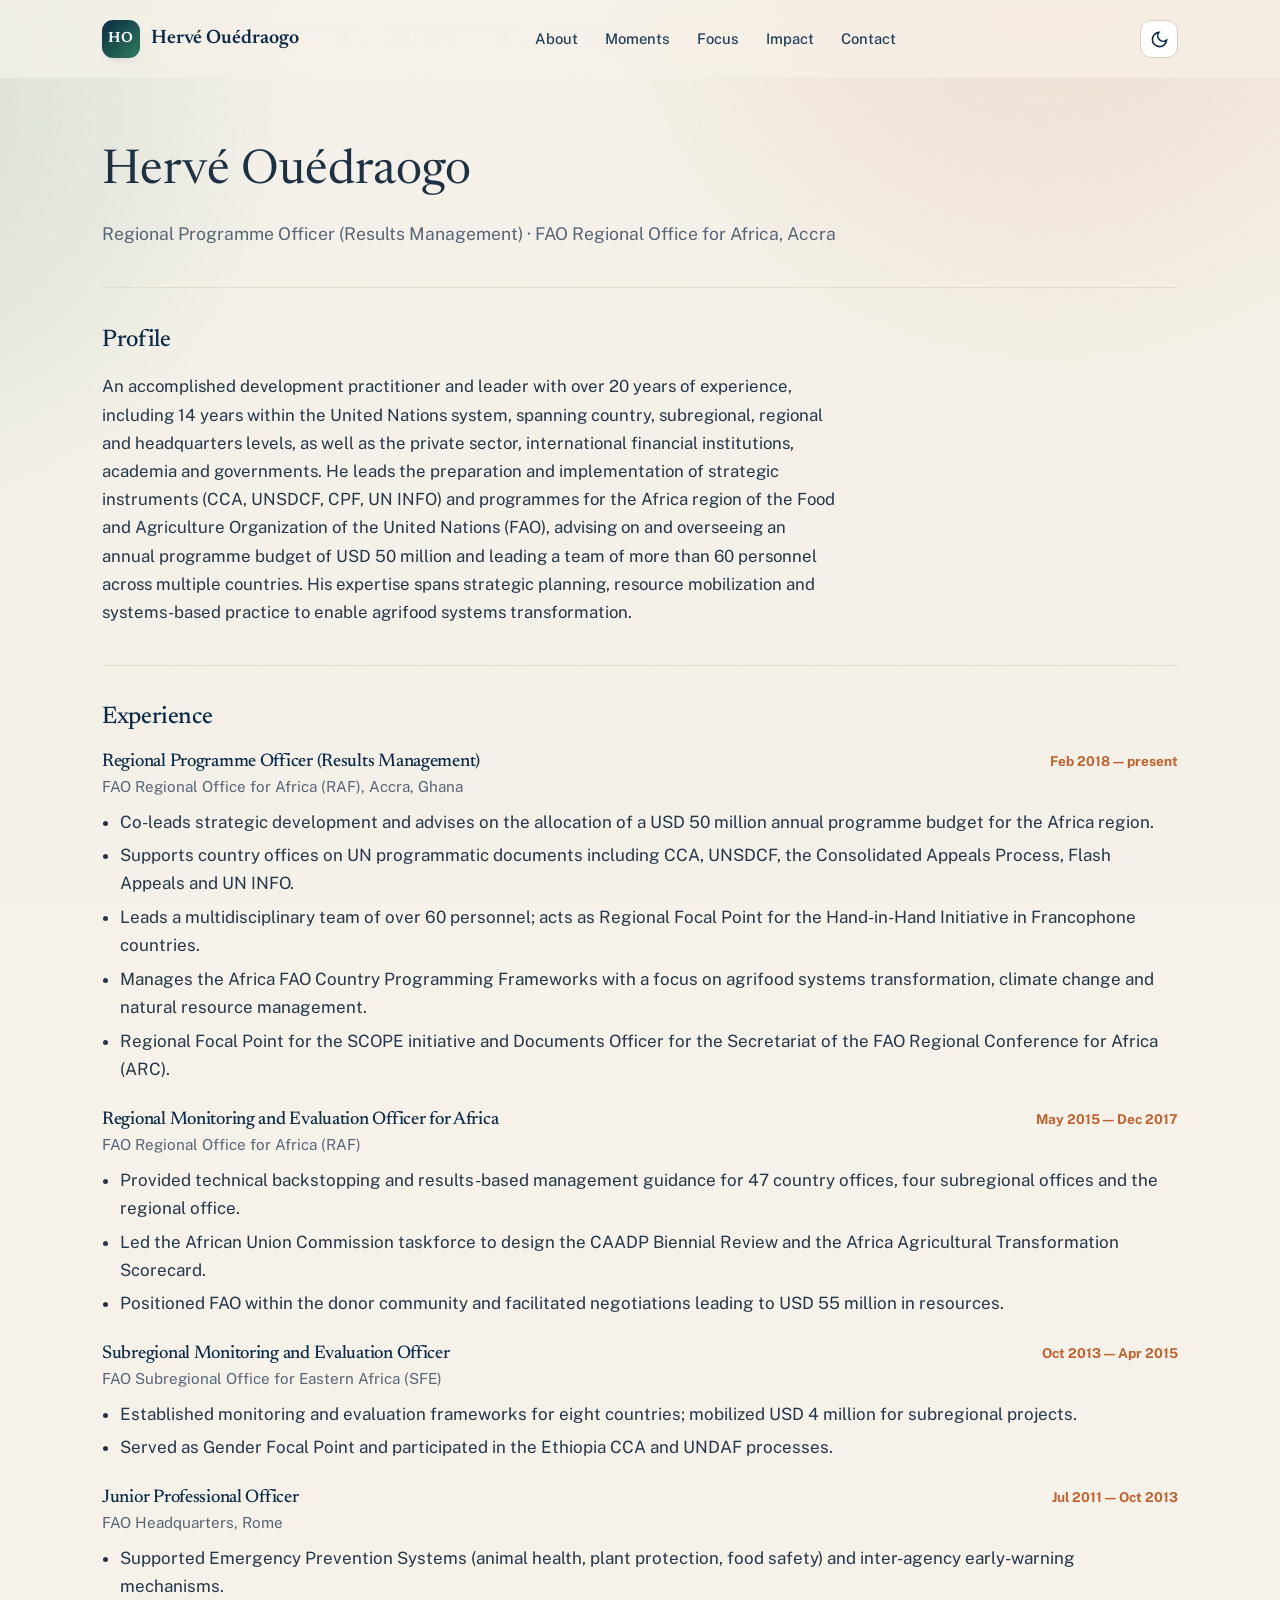
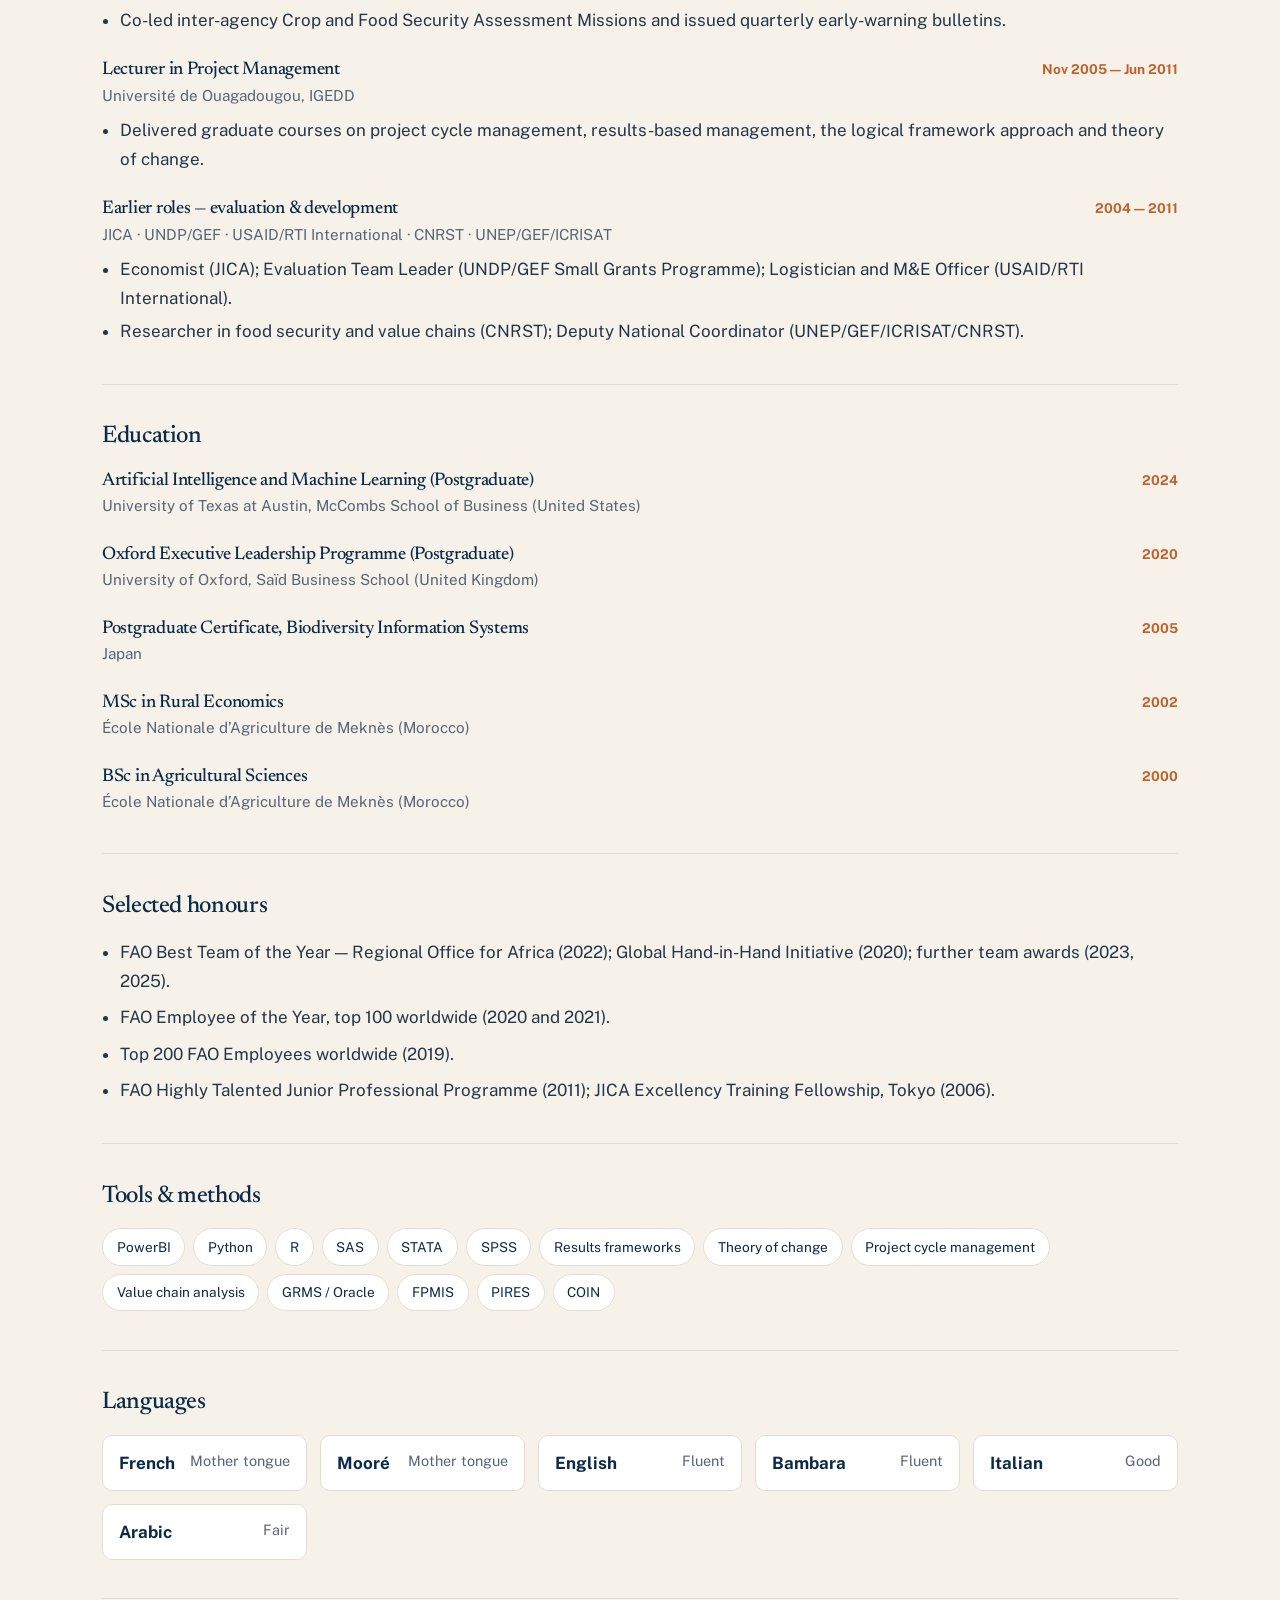
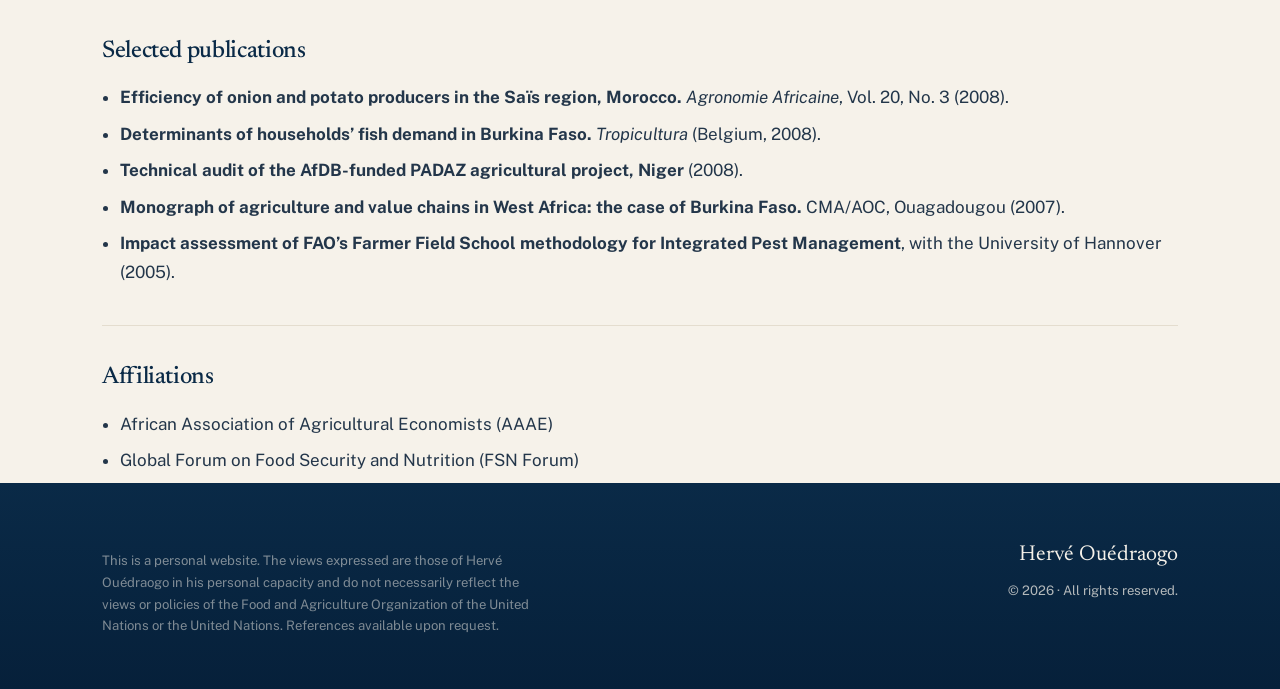
==== commit cb56045d: "Remove picture named "At work, FAO Regional Office for Africa, Accra." - Session 1 (6a26b85fbe4a0583" ====
--- a/cv.html
+++ b/cv.html
@@ -69,13 +69,6 @@
   <section class="cv-hero">
     <div class="name">Hervé Ouédraogo</div>
     <div class="role">Regional Programme Officer (Results Management) · FAO Regional Office for Africa, Accra</div>
-    <div class="cv-actions">
-      <a href="assets/cv/Herve-Ouedraogo-CV.pdf" class="btn btn-primary" download>
-        <svg viewBox="0 0 24 24" fill="none" stroke="currentColor" stroke-width="2"><path d="M12 3v12m0 0 4-4m-4 4-4-4"/><path d="M5 21h14"/></svg>
-        Download PDF
-      </a>
-      <a href="index.html" class="btn btn-ghost">Back to home</a>
-    </div>
   </section>
 
   <section class="cv">
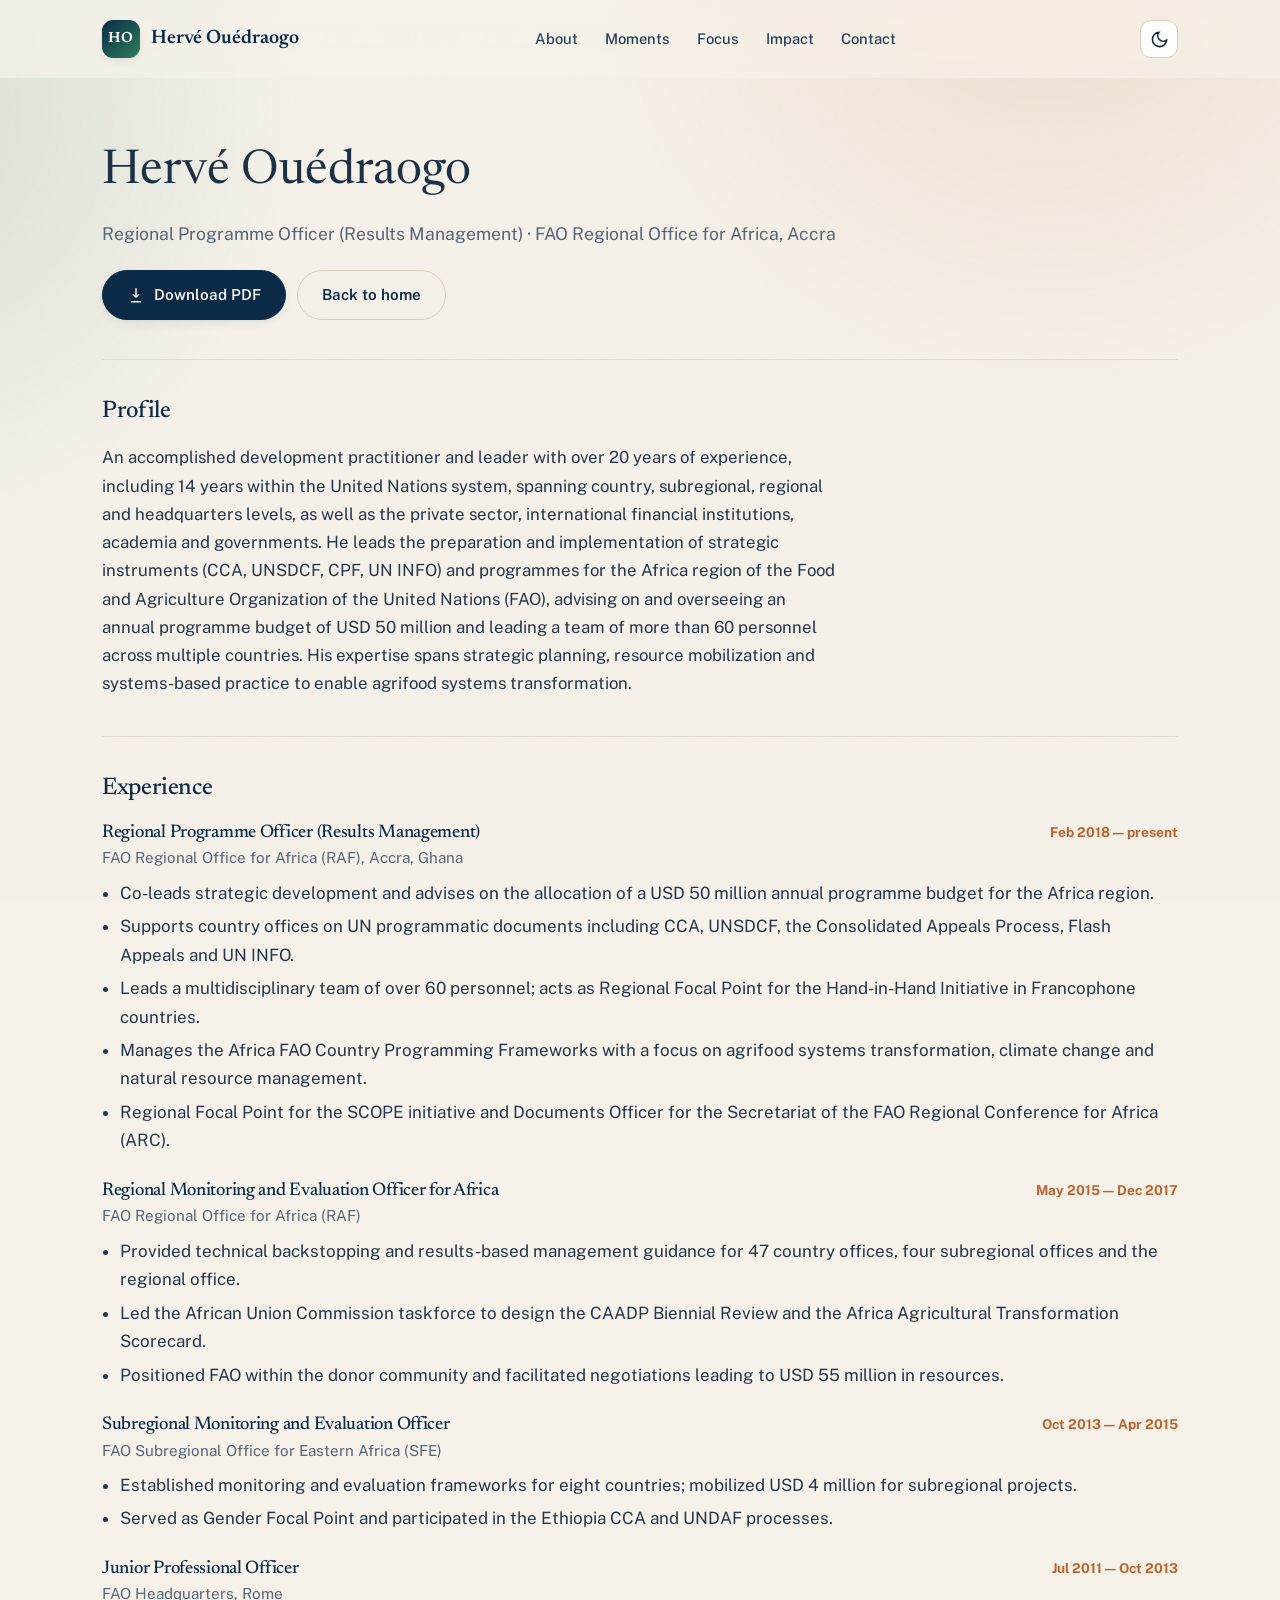
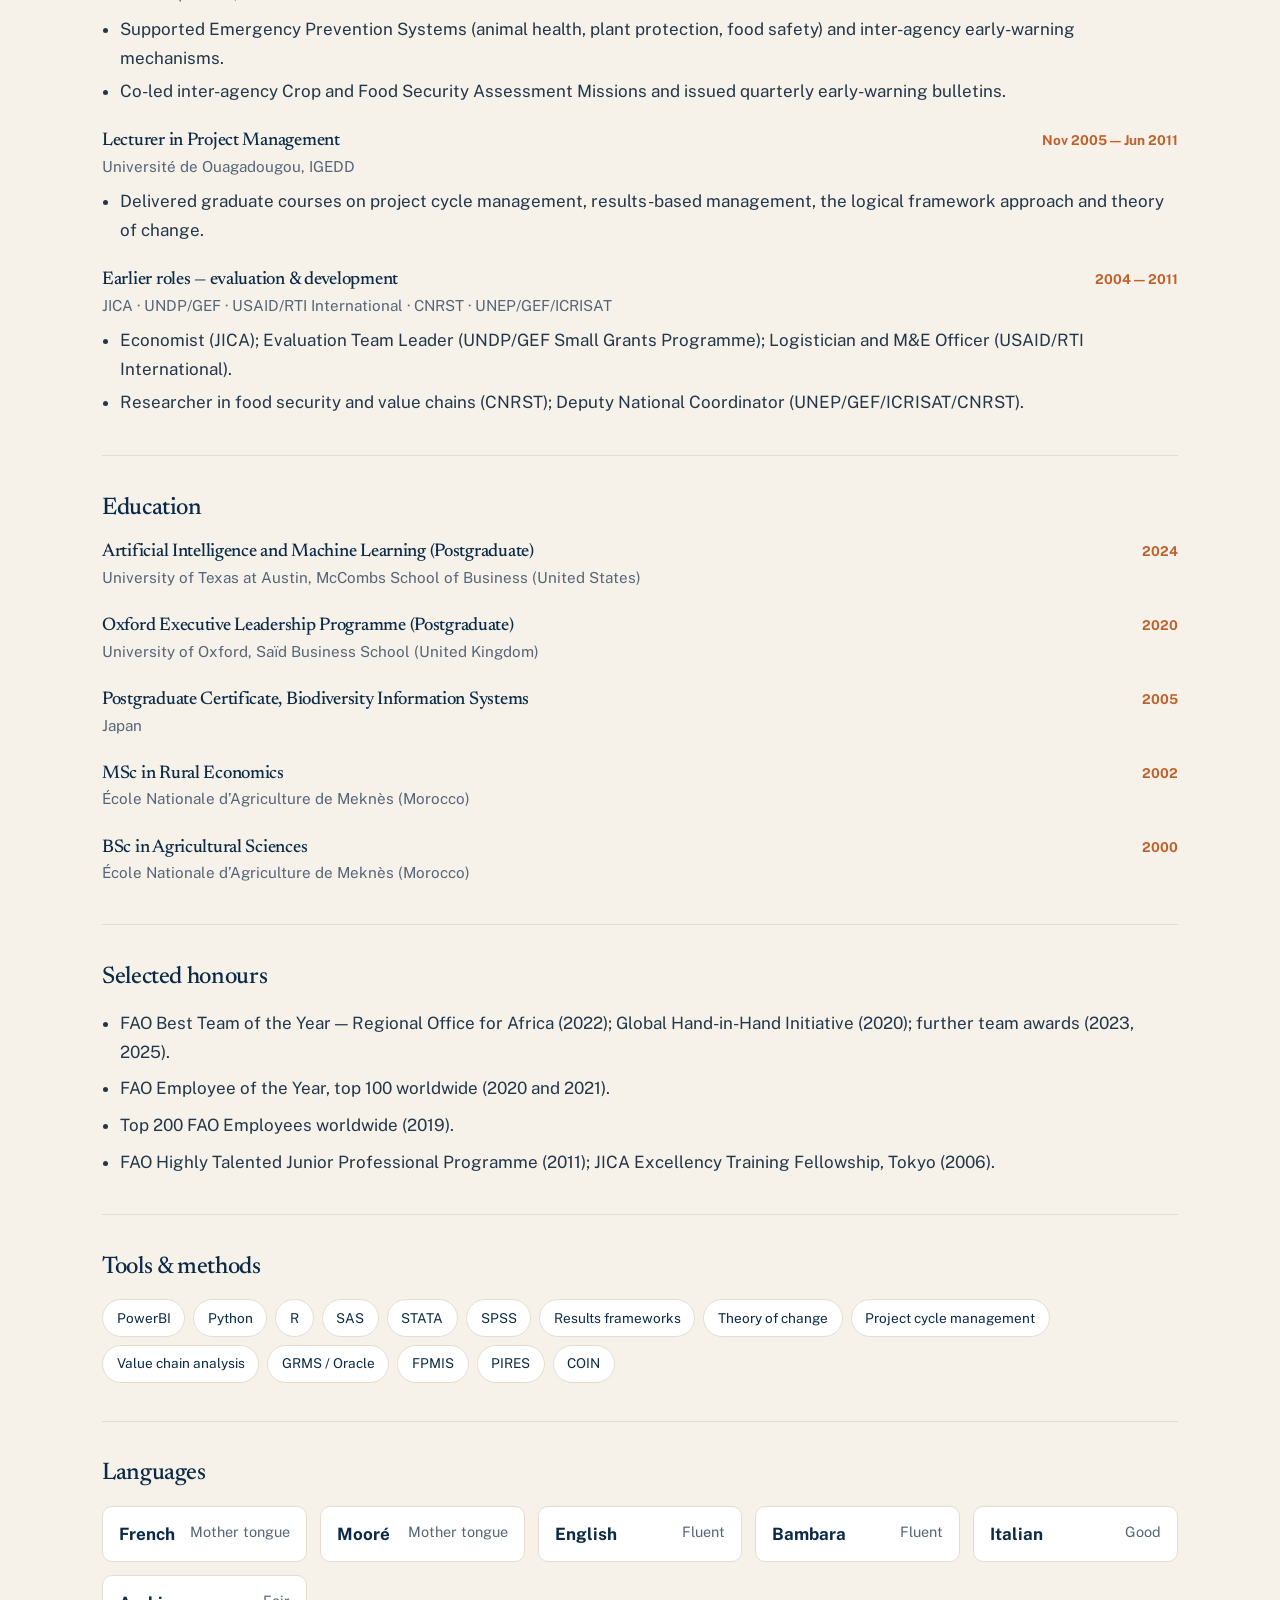
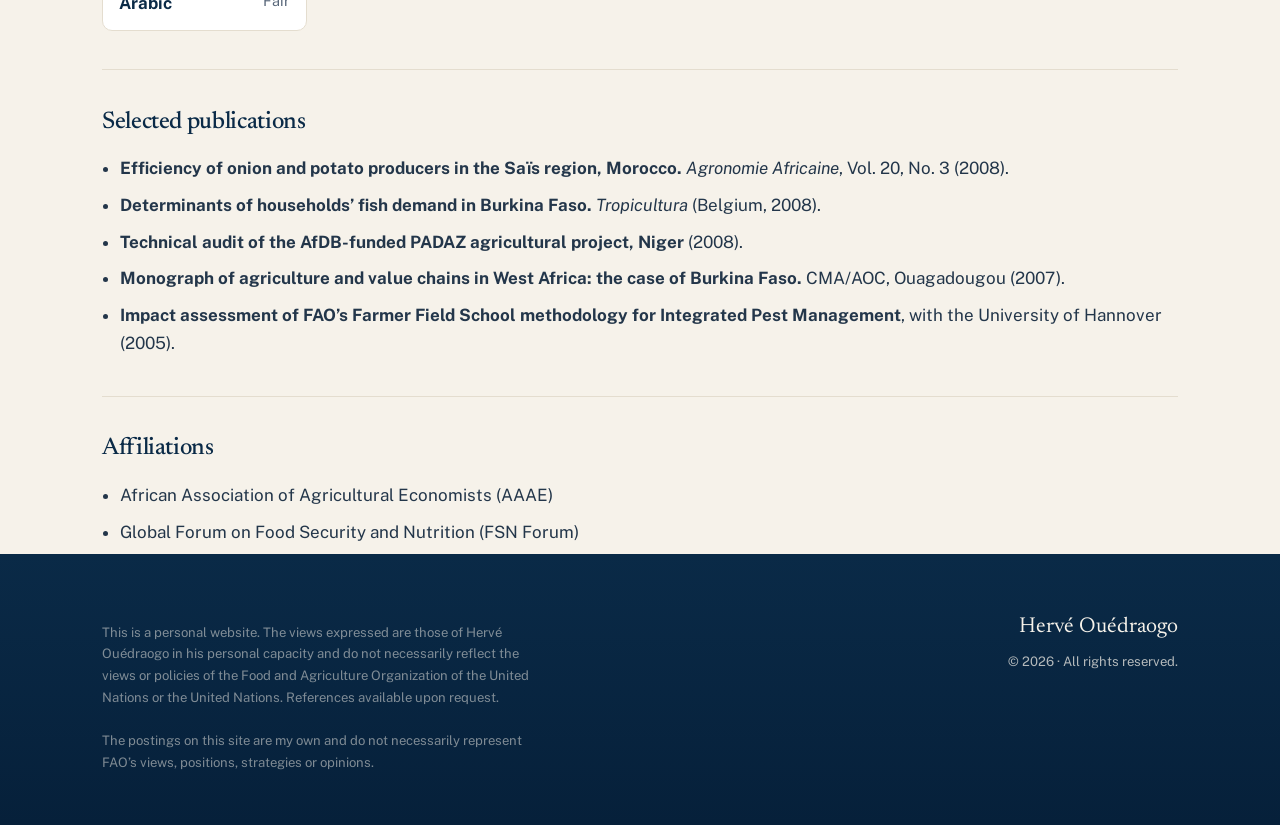
==== commit bfc16742: "Add disclaimer about personal views not representing FAO (6a26dcea1fbef62de5aa716d)" ====
--- a/cv.html
+++ b/cv.html
@@ -69,6 +69,13 @@
   <section class="cv-hero">
     <div class="name">Hervé Ouédraogo</div>
     <div class="role">Regional Programme Officer (Results Management) · FAO Regional Office for Africa, Accra</div>
+    <div class="cv-actions">
+      <a href="assets/cv/Herve-Ouedraogo-CV.pdf" class="btn btn-primary" download>
+        <svg viewBox="0 0 24 24" fill="none" stroke="currentColor" stroke-width="2"><path d="M12 3v12m0 0 4-4m-4 4-4-4"/><path d="M5 21h14"/></svg>
+        Download PDF
+      </a>
+      <a href="index.html" class="btn btn-ghost">Back to home</a>
+    </div>
   </section>
 
   <section class="cv">
@@ -201,7 +208,7 @@
 
 <footer>
   <div class="wrap foot-inner">
-    <p class="disclaimer">This is a personal website. The views expressed are those of Hervé Ouédraogo in his personal capacity and do not necessarily reflect the views or policies of the Food and Agriculture Organization of the United Nations or the United Nations. References available upon request.</p>
+    <p class="disclaimer">This is a personal website. The views expressed are those of Hervé Ouédraogo in his personal capacity and do not necessarily reflect the views or policies of the Food and Agriculture Organization of the United Nations or the United Nations. References available upon request.<br><br>The postings on this site are my own and do not necessarily represent FAO’s views, positions, strategies or opinions.</p>
     <div class="foot-right">
       <div class="fbrand">Hervé Ouédraogo</div>
       <div>© <span id="year">2026</span> · All rights reserved.</div>
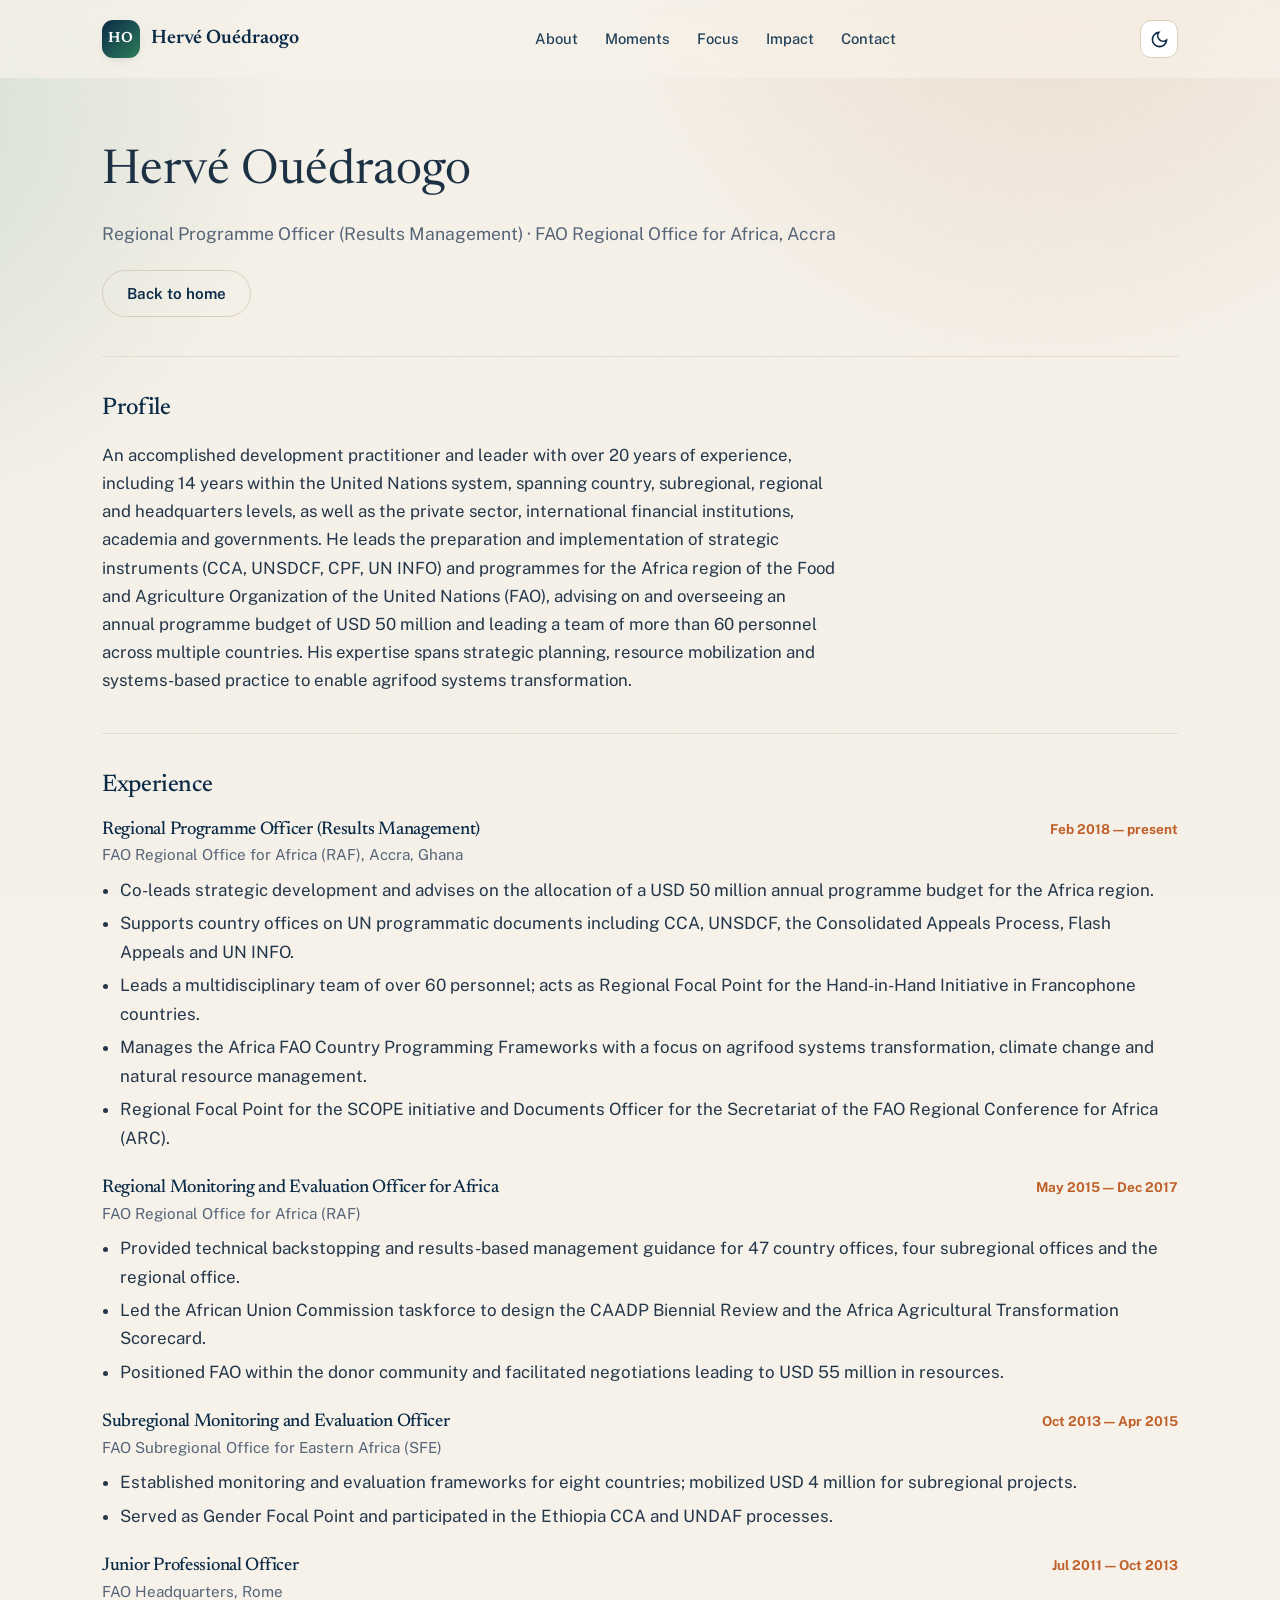
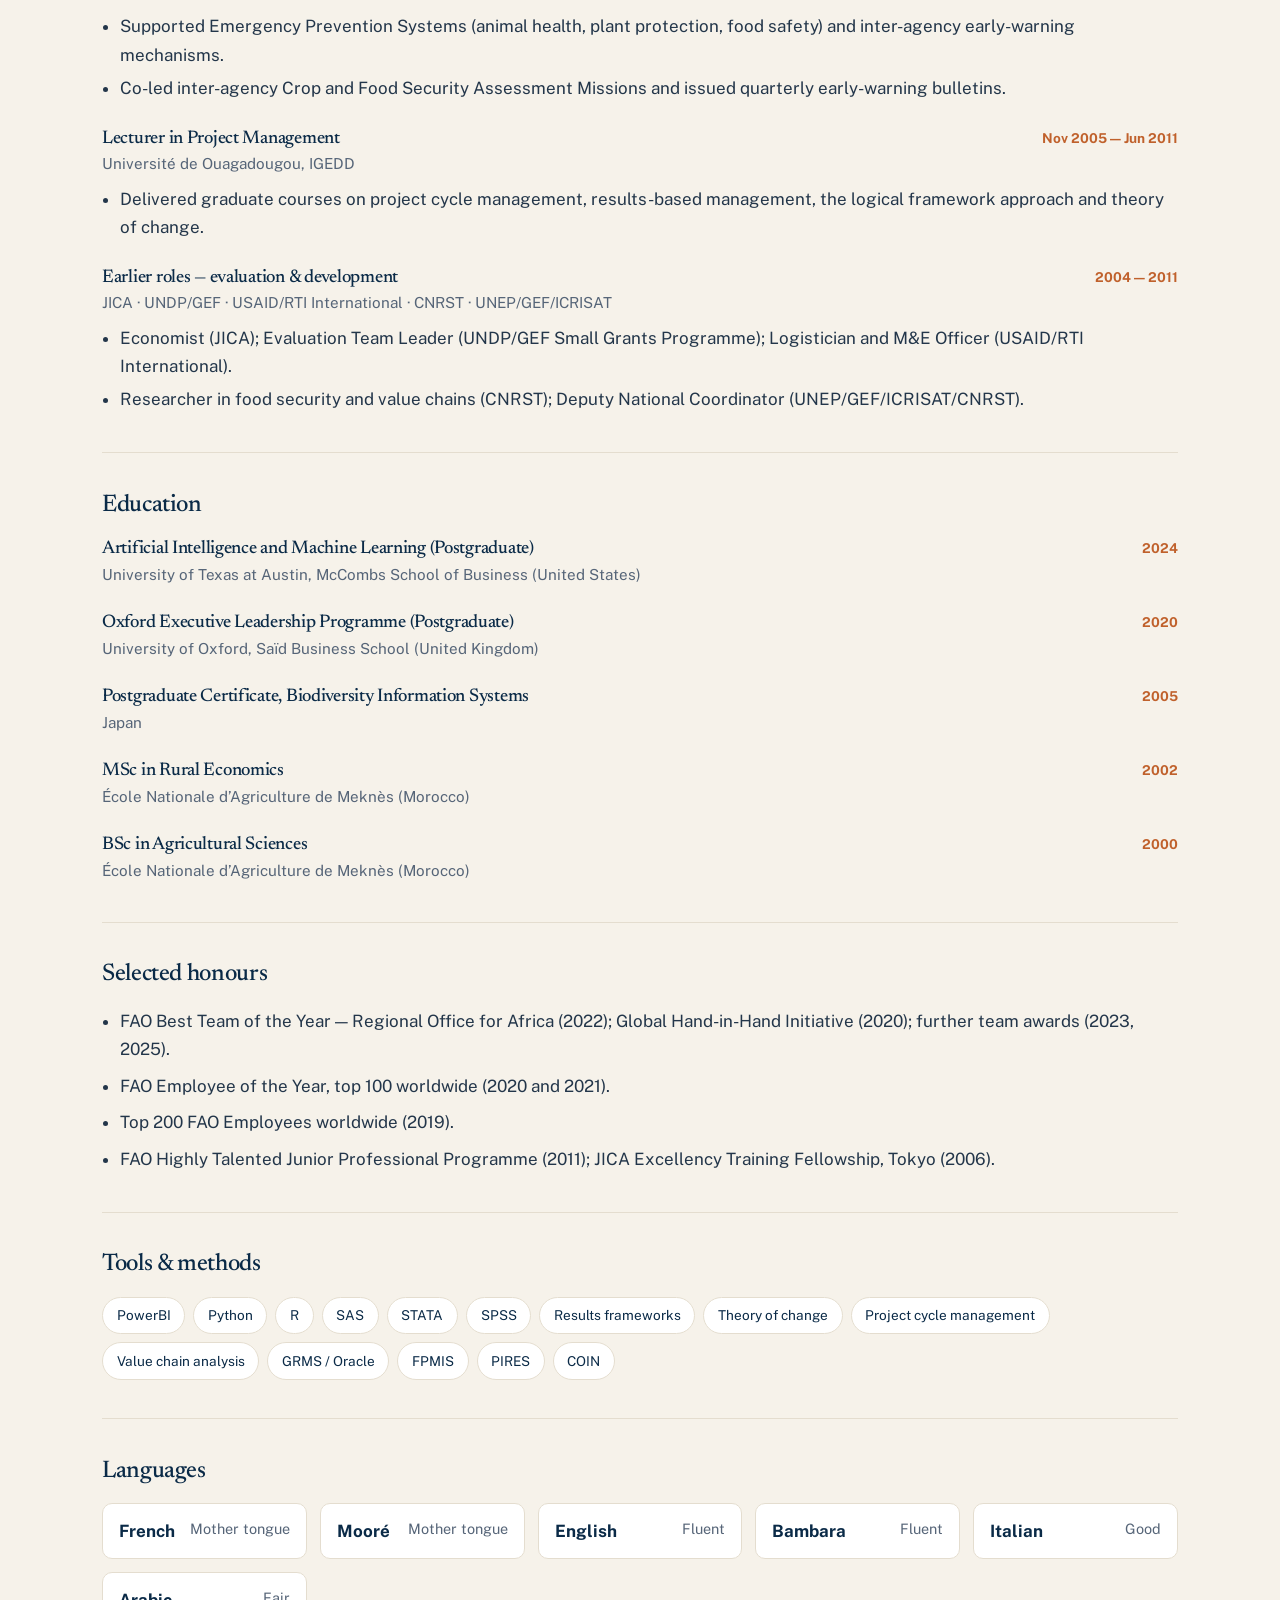
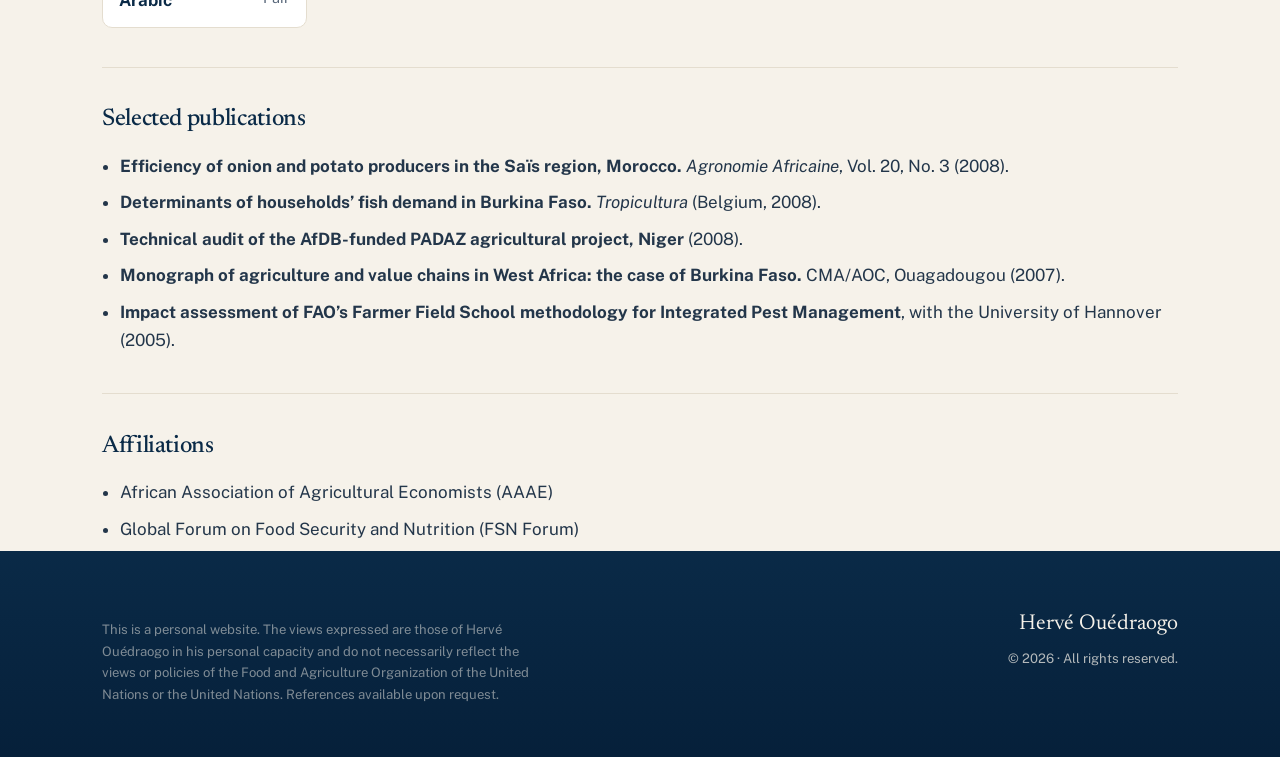
==== commit 5d430ae2: "Add language options for Spanish, Arabic, Russian, and Chinese to the website (6a2807573c16da3c83ac7" ====
--- a/cv.html
+++ b/cv.html
@@ -70,10 +70,6 @@
     <div class="name">Hervé Ouédraogo</div>
     <div class="role">Regional Programme Officer (Results Management) · FAO Regional Office for Africa, Accra</div>
     <div class="cv-actions">
-      <a href="assets/cv/Herve-Ouedraogo-CV.pdf" class="btn btn-primary" download>
-        <svg viewBox="0 0 24 24" fill="none" stroke="currentColor" stroke-width="2"><path d="M12 3v12m0 0 4-4m-4 4-4-4"/><path d="M5 21h14"/></svg>
-        Download PDF
-      </a>
       <a href="index.html" class="btn btn-ghost">Back to home</a>
     </div>
   </section>
@@ -208,7 +204,7 @@
 
 <footer>
   <div class="wrap foot-inner">
-    <p class="disclaimer">This is a personal website. The views expressed are those of Hervé Ouédraogo in his personal capacity and do not necessarily reflect the views or policies of the Food and Agriculture Organization of the United Nations or the United Nations. References available upon request.<br><br>The postings on this site are my own and do not necessarily represent FAO’s views, positions, strategies or opinions.</p>
+    <p class="disclaimer">This is a personal website. The views expressed are those of Hervé Ouédraogo in his personal capacity and do not necessarily reflect the views or policies of the Food and Agriculture Organization of the United Nations or the United Nations. References available upon request.</p>
     <div class="foot-right">
       <div class="fbrand">Hervé Ouédraogo</div>
       <div>© <span id="year">2026</span> · All rights reserved.</div>
--- a/css/styles.css
+++ b/css/styles.css
@@ -87,8 +87,8 @@
 .nav-links a:hover{color:var(--ink);}
 .nav-links a:hover::after,.nav-links a.active::after{transform:scaleX(1);}
 .nav-links a.active{color:var(--ink);}
-.lang{display:inline-flex;align-items:center;gap:.15rem;margin-left:.6rem;font-size:.82rem;padding:.25rem;background:rgba(10,42,71,.05);border-radius:999px;}
-.lang button{background:none;border:none;font:inherit;font-weight:600;color:var(--muted);cursor:pointer;padding:.28rem .6rem;border-radius:999px;transition:all .2s ease;}
+.lang{display:inline-flex;align-items:center;flex-wrap:wrap;gap:.1rem;margin-left:.6rem;font-size:.8rem;padding:.22rem;background:rgba(10,42,71,.05);border-radius:999px;}
+.lang button{background:none;border:none;font:inherit;font-weight:600;color:var(--muted);cursor:pointer;padding:.26rem .5rem;border-radius:999px;transition:all .2s ease;white-space:nowrap;}
 .lang button[aria-pressed="true"]{color:#fff;background:var(--ink);}
 .lang span{color:var(--line-2);}
 .menu-btn{display:none;background:none;border:none;color:var(--ink);cursor:pointer;padding:.3rem;}
@@ -332,3 +332,10 @@
 [data-theme="dark"] .card .num{color:#1a3045;}
 [data-theme="dark"] .theme-btn{background:var(--surface);}
 [data-theme="dark"] ::selection{background:var(--teal);color:#06203a;}
+
+/* ===== RTL support (Arabic) ===== */
+[dir="rtl"]{text-align:right;}
+[dir="rtl"] .lang{margin-left:0;margin-right:.6rem;}
+[dir="rtl"] .entry ul,[dir="rtl"] .pub-list,[dir="rtl"] .aff-list,[dir="rtl"] .entry li ul{padding-left:0;padding-right:1.1rem;}
+[dir="rtl"] .timeline,[dir="rtl"] .tl-item{text-align:right;}
+[dir="rtl"] .skip{left:auto;right:1rem;}
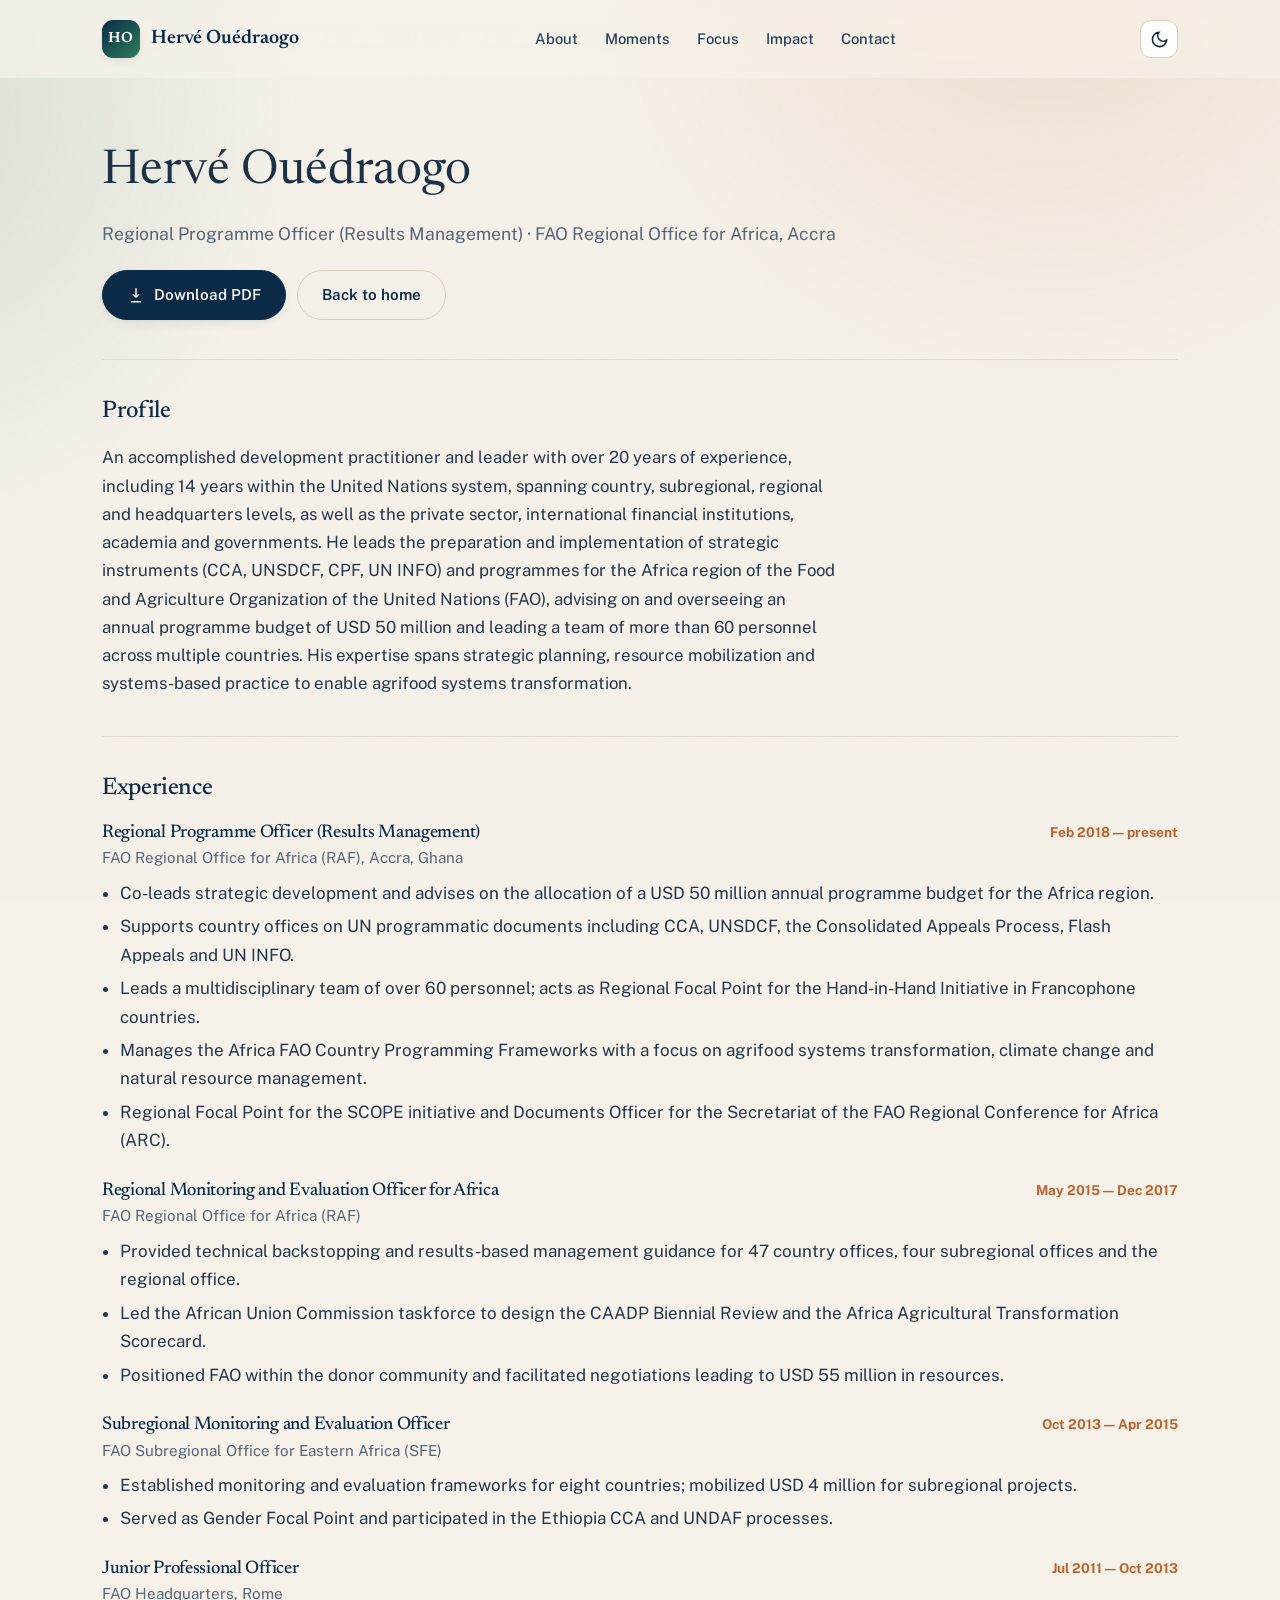
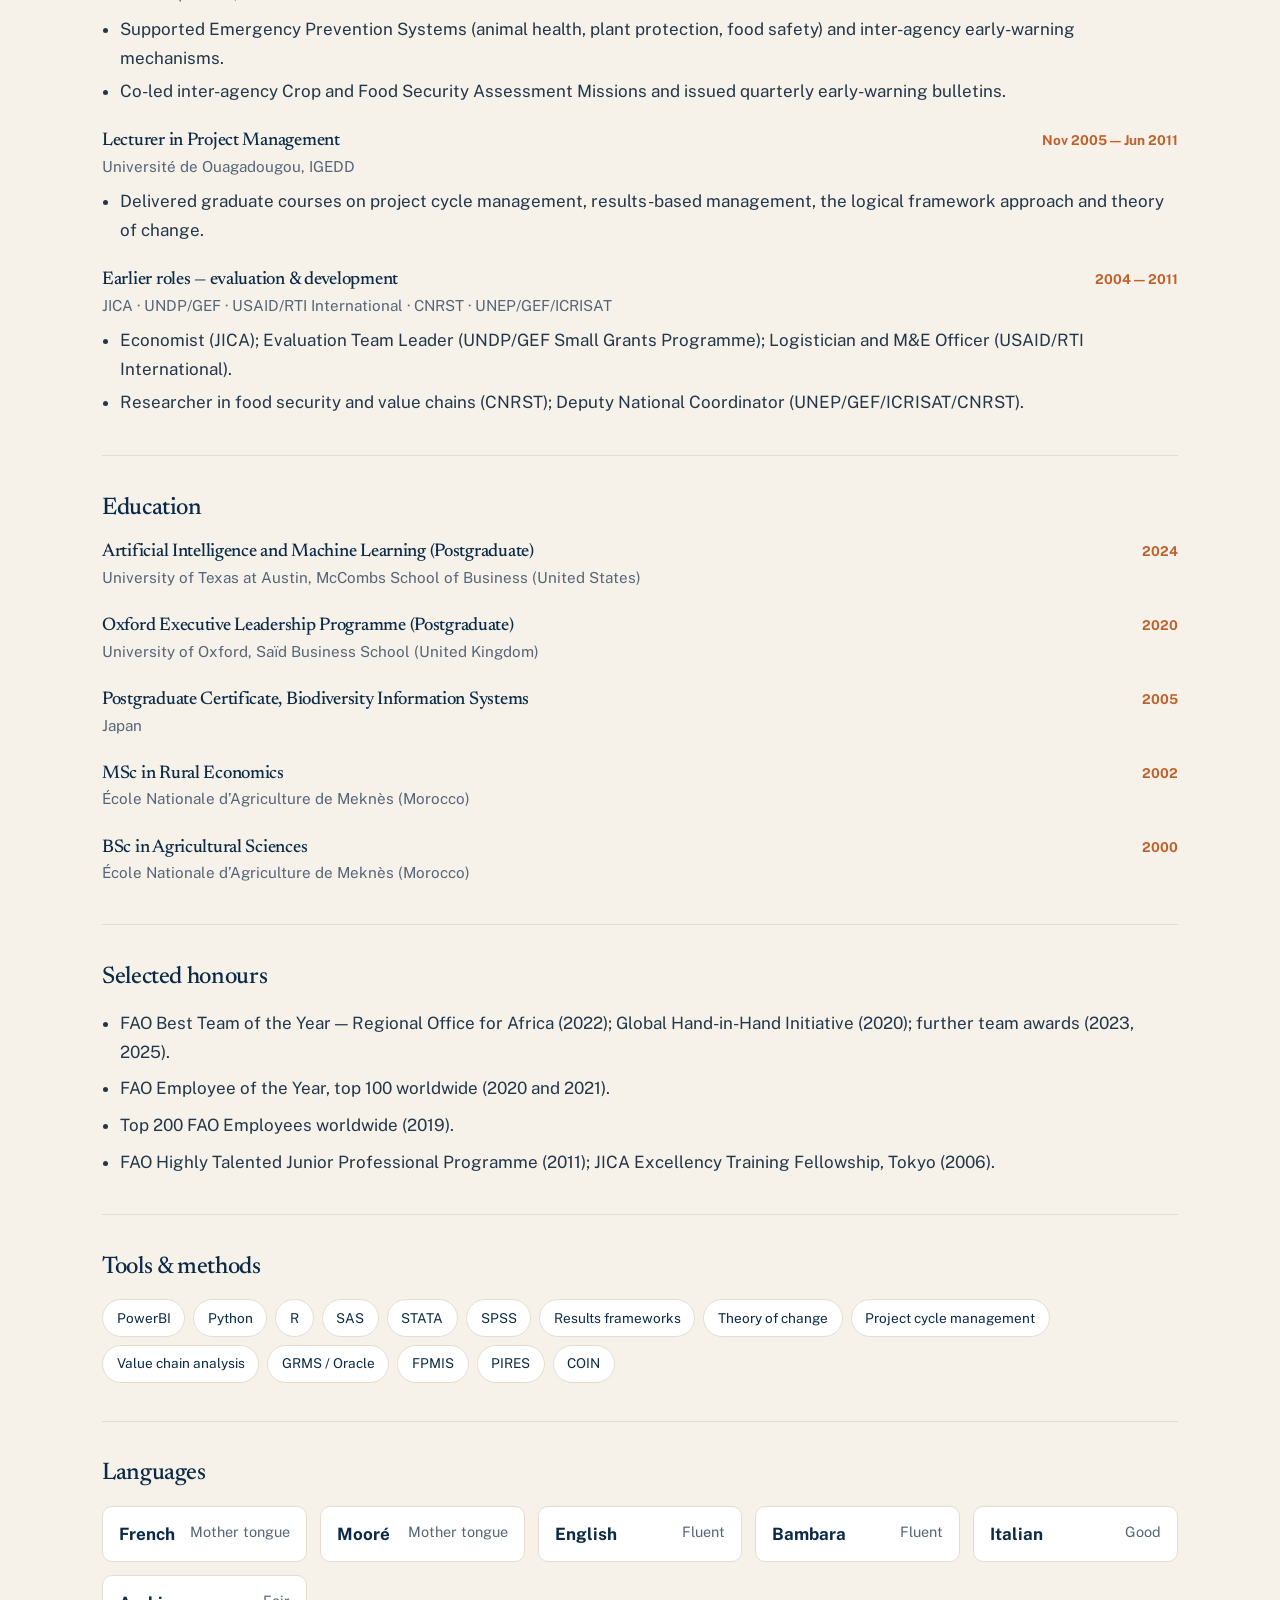
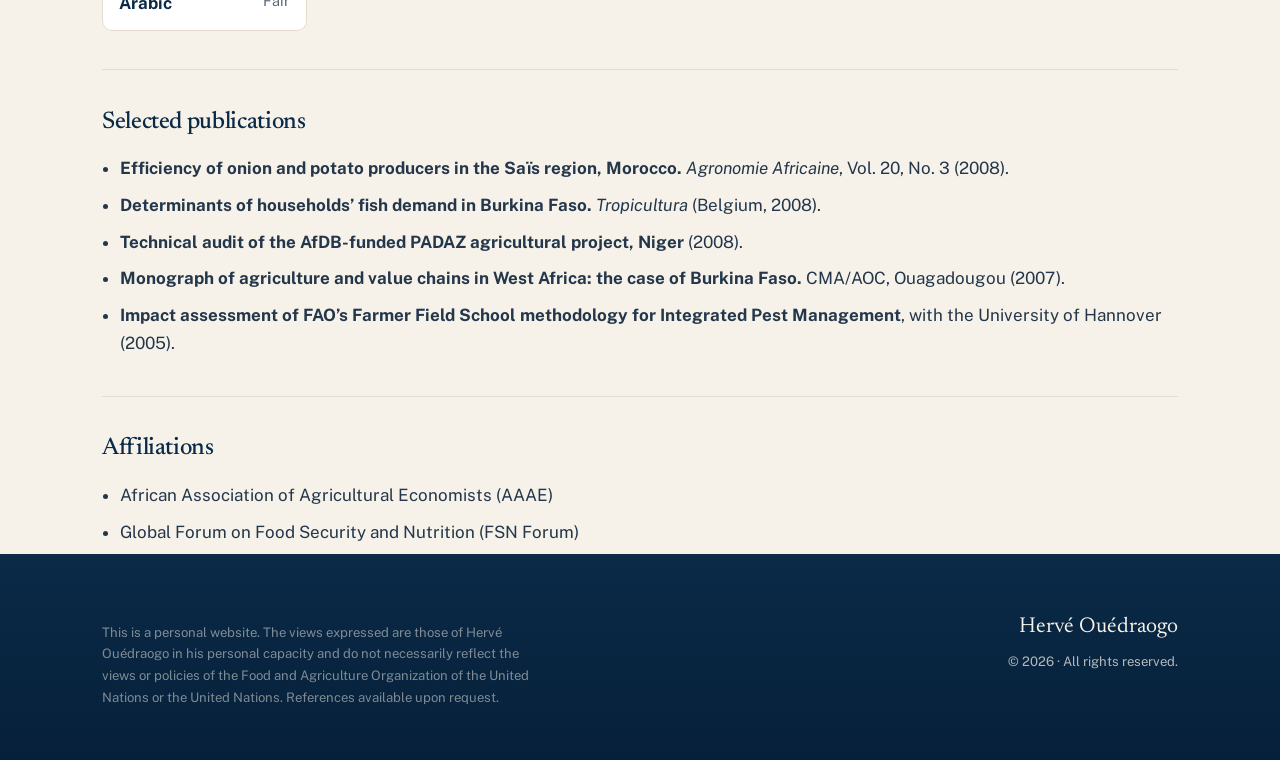
==== commit a0df1073: "Ensure use of latest picture versions (6a281071e2124f007af28be2)" ====
--- a/cv.html
+++ b/cv.html
@@ -70,6 +70,10 @@
     <div class="name">Hervé Ouédraogo</div>
     <div class="role">Regional Programme Officer (Results Management) · FAO Regional Office for Africa, Accra</div>
     <div class="cv-actions">
+      <a href="assets/cv/Herve-Ouedraogo-CV.pdf" class="btn btn-primary" download>
+        <svg viewBox="0 0 24 24" fill="none" stroke="currentColor" stroke-width="2"><path d="M12 3v12m0 0 4-4m-4 4-4-4"/><path d="M5 21h14"/></svg>
+        Download PDF
+      </a>
       <a href="index.html" class="btn btn-ghost">Back to home</a>
     </div>
   </section>
--- a/css/styles.css
+++ b/css/styles.css
@@ -87,8 +87,8 @@
 .nav-links a:hover{color:var(--ink);}
 .nav-links a:hover::after,.nav-links a.active::after{transform:scaleX(1);}
 .nav-links a.active{color:var(--ink);}
-.lang{display:inline-flex;align-items:center;flex-wrap:wrap;gap:.1rem;margin-left:.6rem;font-size:.8rem;padding:.22rem;background:rgba(10,42,71,.05);border-radius:999px;}
-.lang button{background:none;border:none;font:inherit;font-weight:600;color:var(--muted);cursor:pointer;padding:.26rem .5rem;border-radius:999px;transition:all .2s ease;white-space:nowrap;}
+.lang{display:inline-flex;align-items:center;gap:.15rem;margin-left:.6rem;font-size:.82rem;padding:.25rem;background:rgba(10,42,71,.05);border-radius:999px;}
+.lang button{background:none;border:none;font:inherit;font-weight:600;color:var(--muted);cursor:pointer;padding:.28rem .6rem;border-radius:999px;transition:all .2s ease;}
 .lang button[aria-pressed="true"]{color:#fff;background:var(--ink);}
 .lang span{color:var(--line-2);}
 .menu-btn{display:none;background:none;border:none;color:var(--ink);cursor:pointer;padding:.3rem;}
@@ -332,10 +332,3 @@
 [data-theme="dark"] .card .num{color:#1a3045;}
 [data-theme="dark"] .theme-btn{background:var(--surface);}
 [data-theme="dark"] ::selection{background:var(--teal);color:#06203a;}
-
-/* ===== RTL support (Arabic) ===== */
-[dir="rtl"]{text-align:right;}
-[dir="rtl"] .lang{margin-left:0;margin-right:.6rem;}
-[dir="rtl"] .entry ul,[dir="rtl"] .pub-list,[dir="rtl"] .aff-list,[dir="rtl"] .entry li ul{padding-left:0;padding-right:1.1rem;}
-[dir="rtl"] .timeline,[dir="rtl"] .tl-item{text-align:right;}
-[dir="rtl"] .skip{left:auto;right:1rem;}
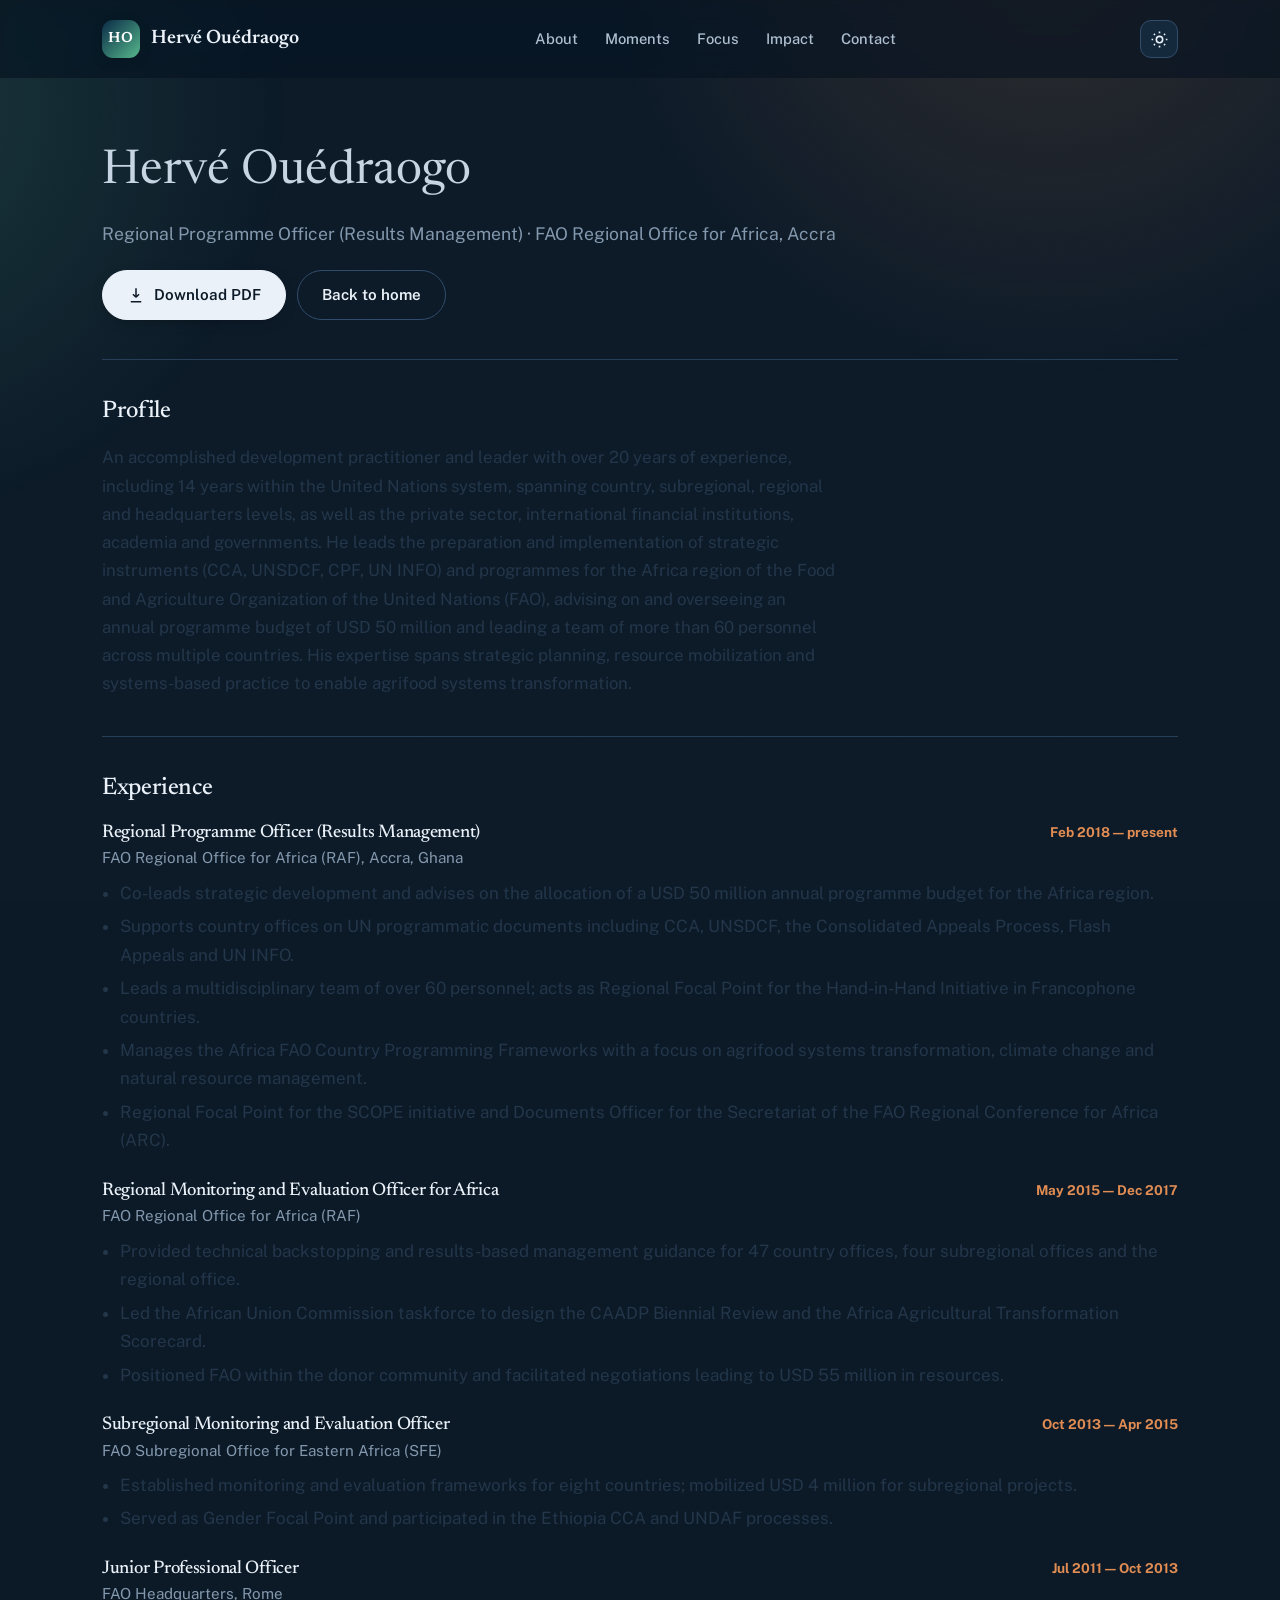
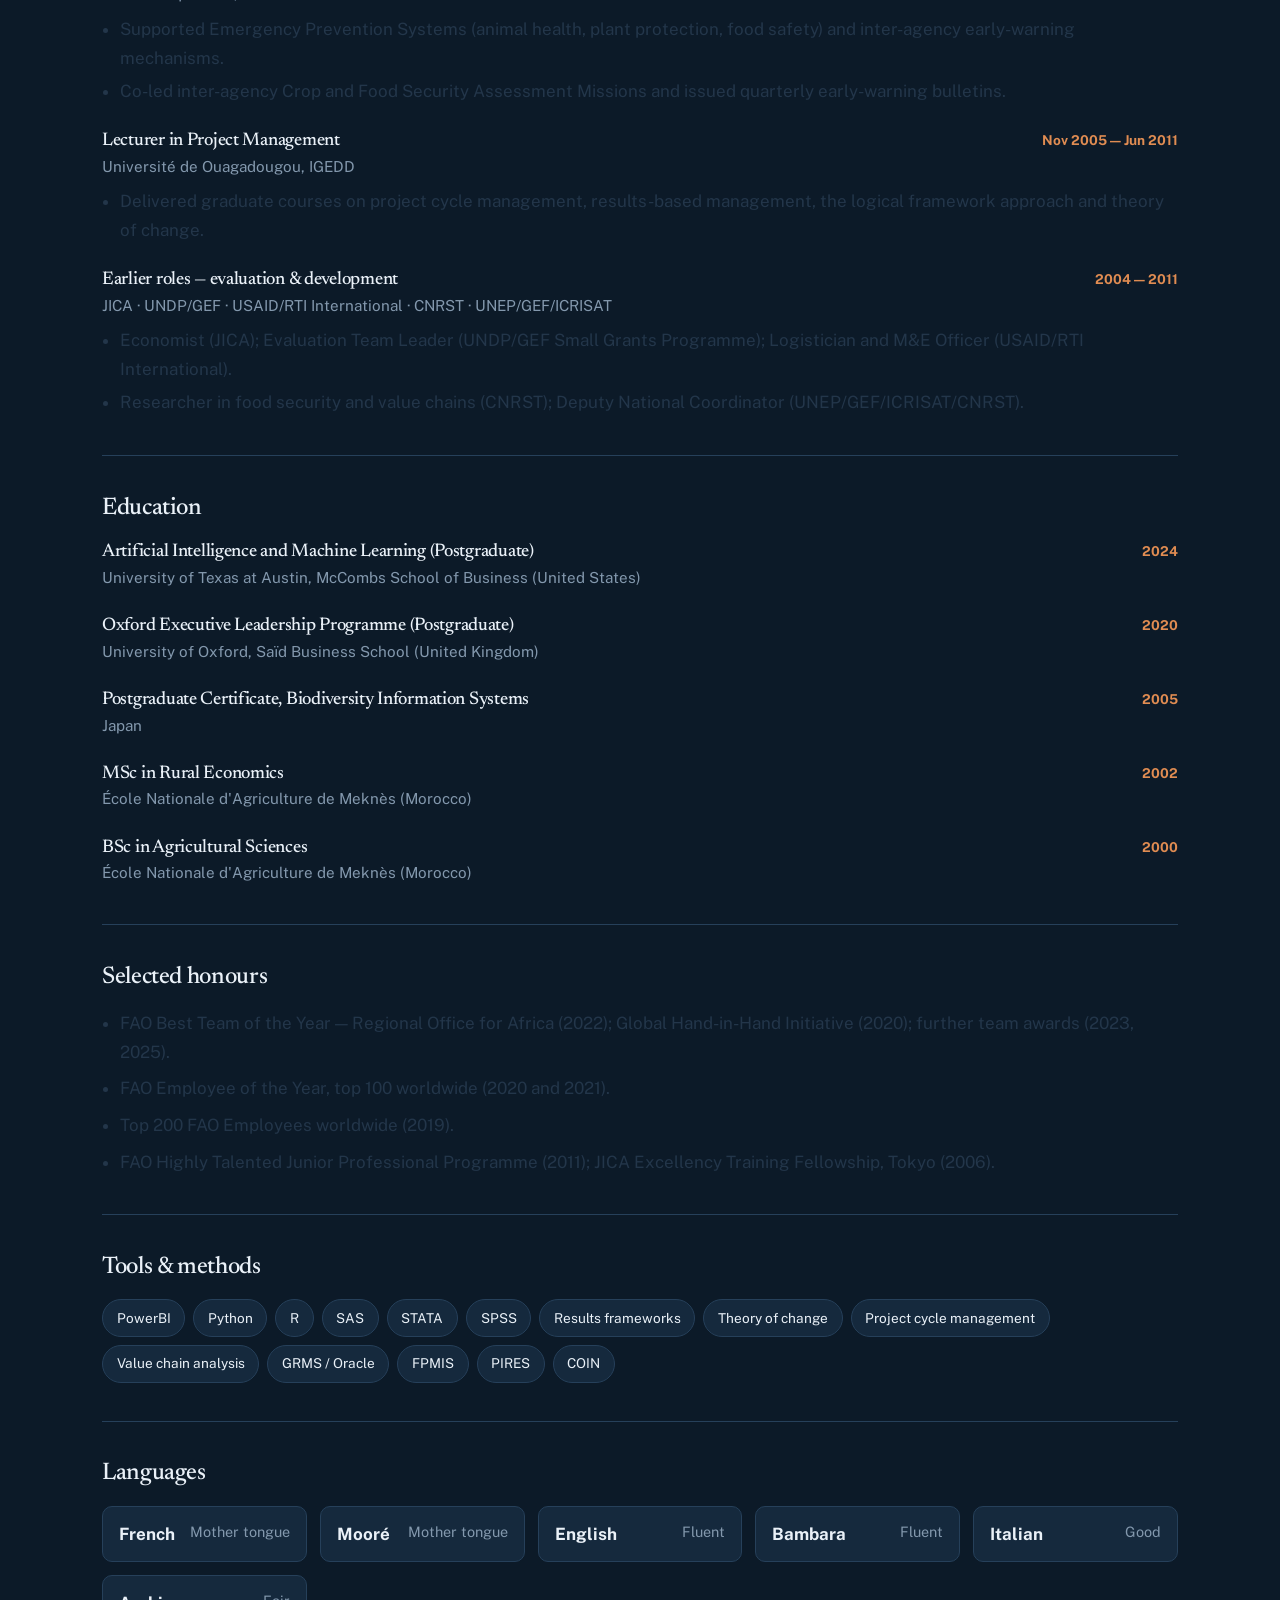
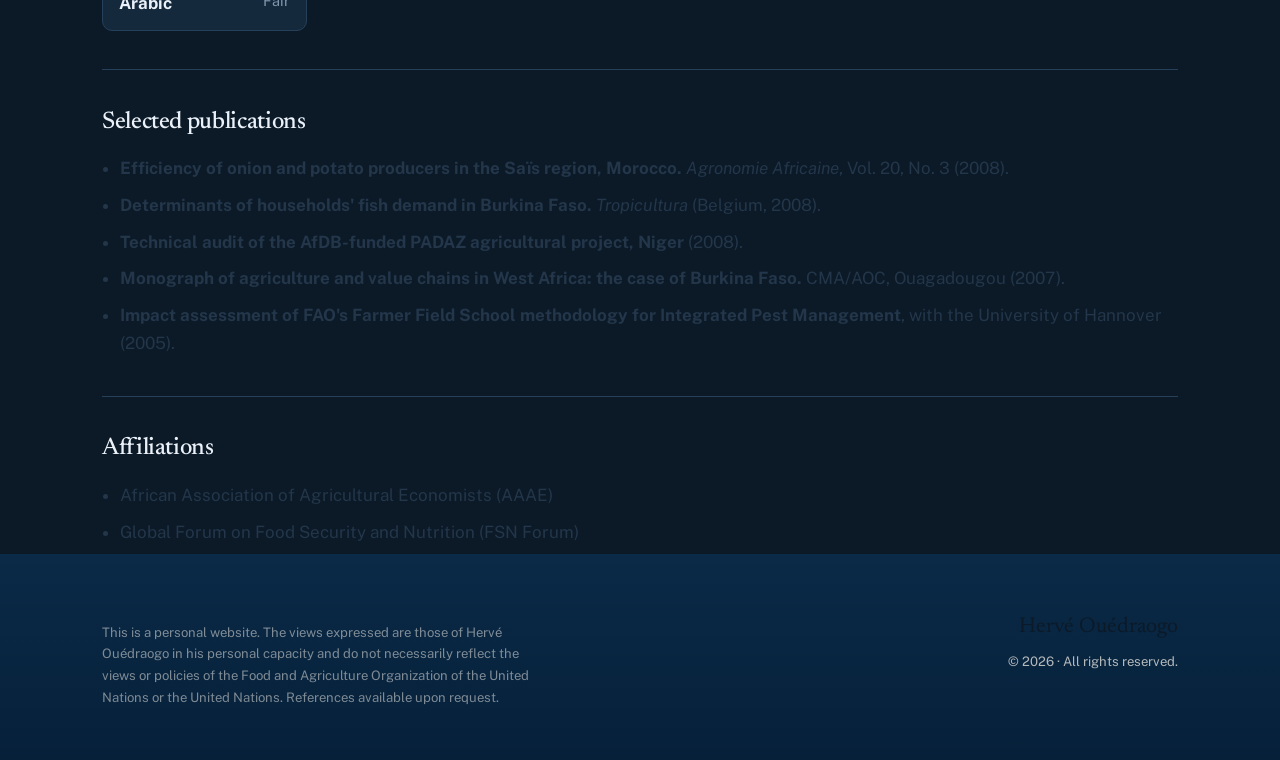
==== commit 55631490: "Merge 6cf0b493d1bc4c4c6b60371af5f1672b34ae45d8 into 6dcd2534a4aefba8bc2f2d8debbfcb297b80a94d" ====
--- a/cv.html
+++ b/cv.html
@@ -1,11 +1,11 @@
 <!DOCTYPE html>
-<html lang="en">
+<html lang="en" data-theme="dark">
 <head>
 <meta charset="UTF-8" />
 <meta name="viewport" content="width=device-width, initial-scale=1.0" />
 <title>Curriculum vitae — Hervé Ouédraogo</title>
 <meta name="description" content="Full curriculum vitae of Hervé Ouédraogo — Regional Programme Officer, FAO Regional Office for Africa." />
-<link rel="canonical" href="https://www.herveouedraogo.com/cv.html" />
+<link rel="canonical" href="https://hervessouedraogo.netlify.app/cv.html" />
 <link rel="icon" href="assets/img/favicon.svg" type="image/svg+xml" />
 <link rel="preconnect" href="https://fonts.googleapis.com">
 <link rel="preconnect" href="https://fonts.gstatic.com" crossorigin>
@@ -149,8 +149,8 @@
     <div class="entry"><div class="row"><h3>Artificial Intelligence and Machine Learning (Postgraduate)</h3><span class="yrs">2024</span></div><div class="org">University of Texas at Austin, McCombs School of Business (United States)</div></div>
     <div class="entry"><div class="row"><h3>Oxford Executive Leadership Programme (Postgraduate)</h3><span class="yrs">2020</span></div><div class="org">University of Oxford, Saïd Business School (United Kingdom)</div></div>
     <div class="entry"><div class="row"><h3>Postgraduate Certificate, Biodiversity Information Systems</h3><span class="yrs">2005</span></div><div class="org">Japan</div></div>
-    <div class="entry"><div class="row"><h3>MSc in Rural Economics</h3><span class="yrs">2002</span></div><div class="org">École Nationale d’Agriculture de Meknès (Morocco)</div></div>
-    <div class="entry"><div class="row"><h3>BSc in Agricultural Sciences</h3><span class="yrs">2000</span></div><div class="org">École Nationale d’Agriculture de Meknès (Morocco)</div></div>
+    <div class="entry"><div class="row"><h3>MSc in Rural Economics</h3><span class="yrs">2002</span></div><div class="org">École Nationale d'Agriculture de Meknès (Morocco)</div></div>
+    <div class="entry"><div class="row"><h3>BSc in Agricultural Sciences</h3><span class="yrs">2000</span></div><div class="org">École Nationale d'Agriculture de Meknès (Morocco)</div></div>
   </section>
 
   <section class="cv">
@@ -188,10 +188,10 @@
     <h2>Selected publications</h2>
     <ul class="pub-list">
       <li><strong>Efficiency of onion and potato producers in the Saïs region, Morocco.</strong> <em>Agronomie Africaine</em>, Vol. 20, No. 3 (2008).</li>
-      <li><strong>Determinants of households’ fish demand in Burkina Faso.</strong> <em>Tropicultura</em> (Belgium, 2008).</li>
+      <li><strong>Determinants of households' fish demand in Burkina Faso.</strong> <em>Tropicultura</em> (Belgium, 2008).</li>
       <li><strong>Technical audit of the AfDB-funded PADAZ agricultural project, Niger</strong> (2008).</li>
       <li><strong>Monograph of agriculture and value chains in West Africa: the case of Burkina Faso.</strong> CMA/AOC, Ouagadougou (2007).</li>
-      <li><strong>Impact assessment of FAO’s Farmer Field School methodology for Integrated Pest Management</strong>, with the University of Hannover (2005).</li>
+      <li><strong>Impact assessment of FAO's Farmer Field School methodology for Integrated Pest Management</strong>, with the University of Hannover (2005).</li>
     </ul>
   </section>
 
--- a/css/styles.css
+++ b/css/styles.css
@@ -221,6 +221,12 @@
 form input:focus,form textarea:focus{outline:none;border-color:var(--teal);background:#fff;box-shadow:0 0 0 4px var(--teal-glow);}
 form .btn-primary{background:var(--teal);border-color:var(--teal);width:100%;justify-content:center;margin-top:.4rem;}
 form .btn-primary:hover{background:var(--teal-2);}
+form .btn-primary:disabled{opacity:.6;cursor:not-allowed;transform:none!important;}
+
+/* form status feedback */
+.form-status{margin-top:1rem;padding:.9rem 1rem;border-radius:12px;font-size:.92rem;font-weight:500;display:none;}
+.form-status.success{display:block;background:rgba(46,125,91,.1);border:1px solid rgba(46,125,91,.3);color:var(--teal);}
+.form-status.error{display:block;background:rgba(192,97,44,.1);border:1px solid rgba(192,97,44,.3);color:var(--accent-2);}
 
 /* ===== FOOTER ===== */
 footer{background:linear-gradient(180deg,var(--deep),var(--deep-2));color:rgba(246,242,234,.72);padding:3.4rem 0 2.4rem;}
@@ -332,3 +338,5 @@
 [data-theme="dark"] .card .num{color:#1a3045;}
 [data-theme="dark"] .theme-btn{background:var(--surface);}
 [data-theme="dark"] ::selection{background:var(--teal);color:#06203a;}
+[data-theme="dark"] .form-status.success{background:rgba(86,184,140,.12);border-color:rgba(86,184,140,.3);}
+[data-theme="dark"] .form-status.error{background:rgba(224,140,82,.12);border-color:rgba(224,140,82,.3);}
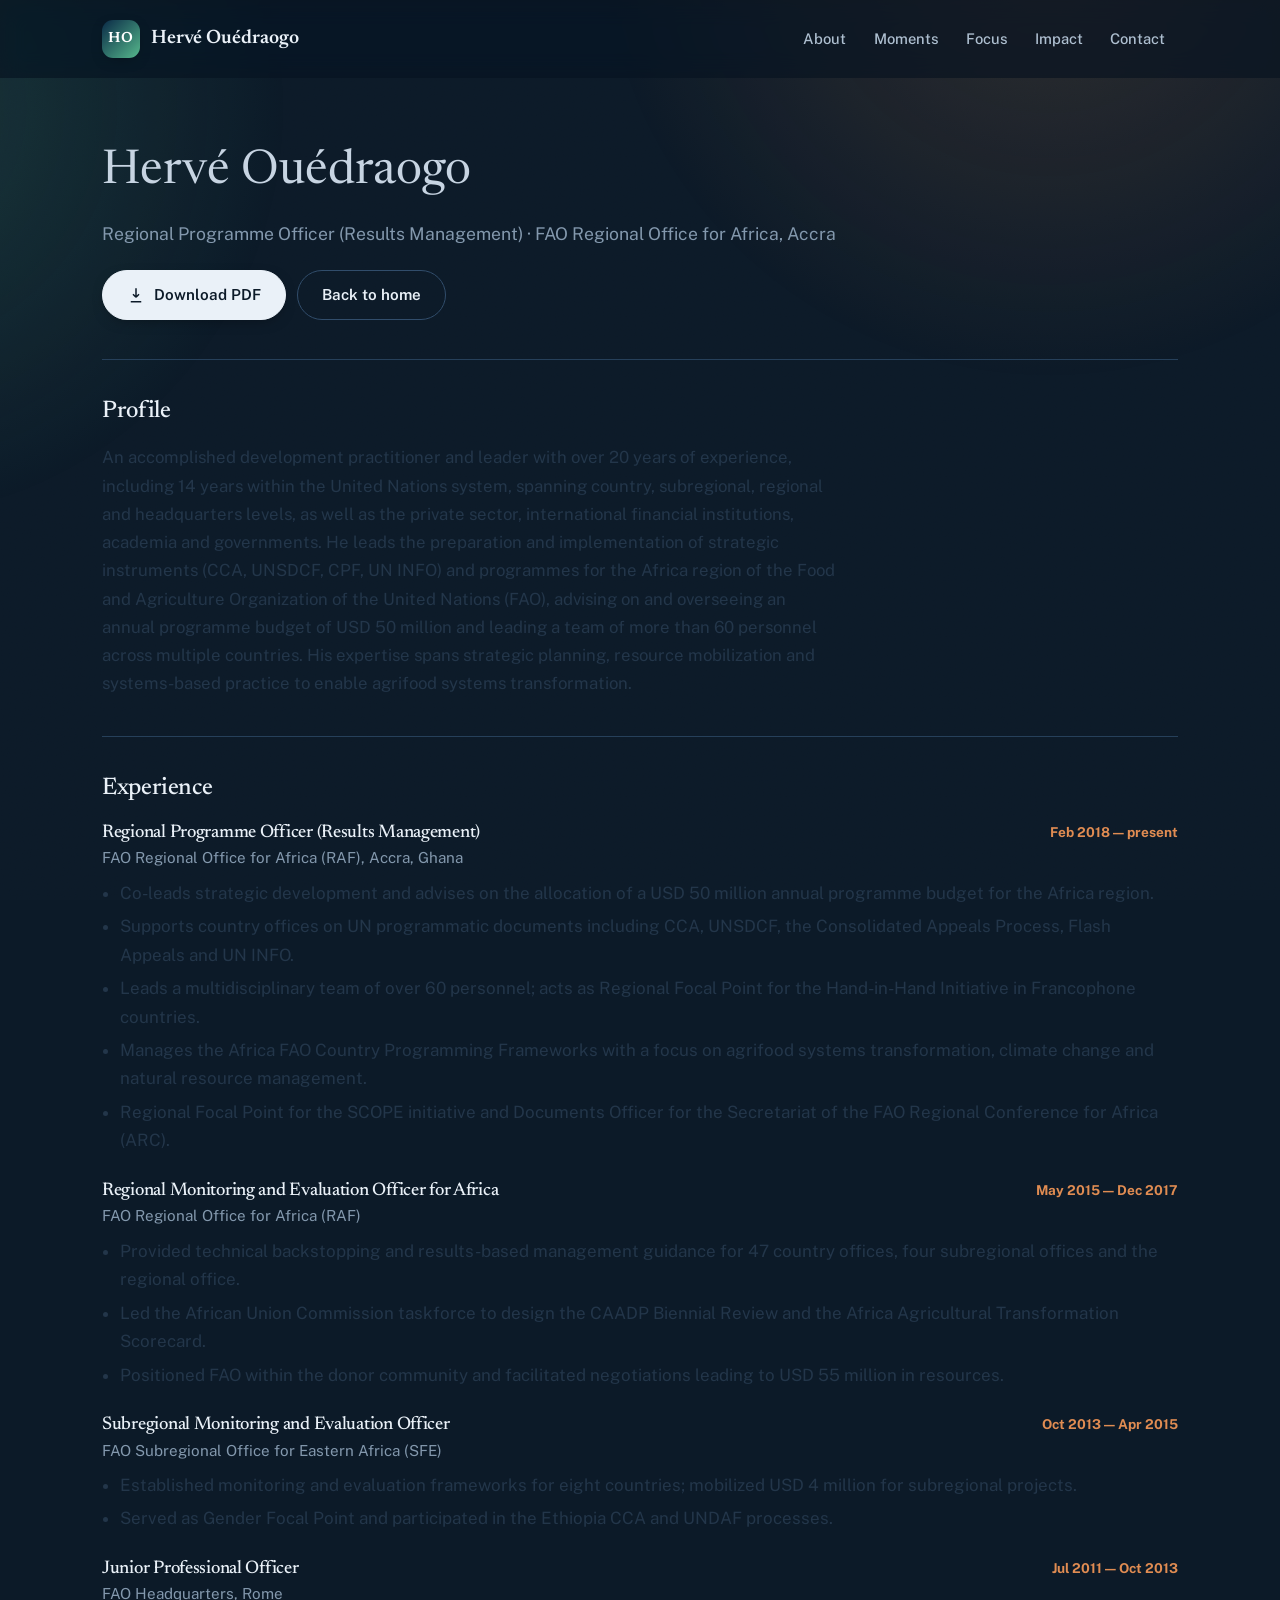
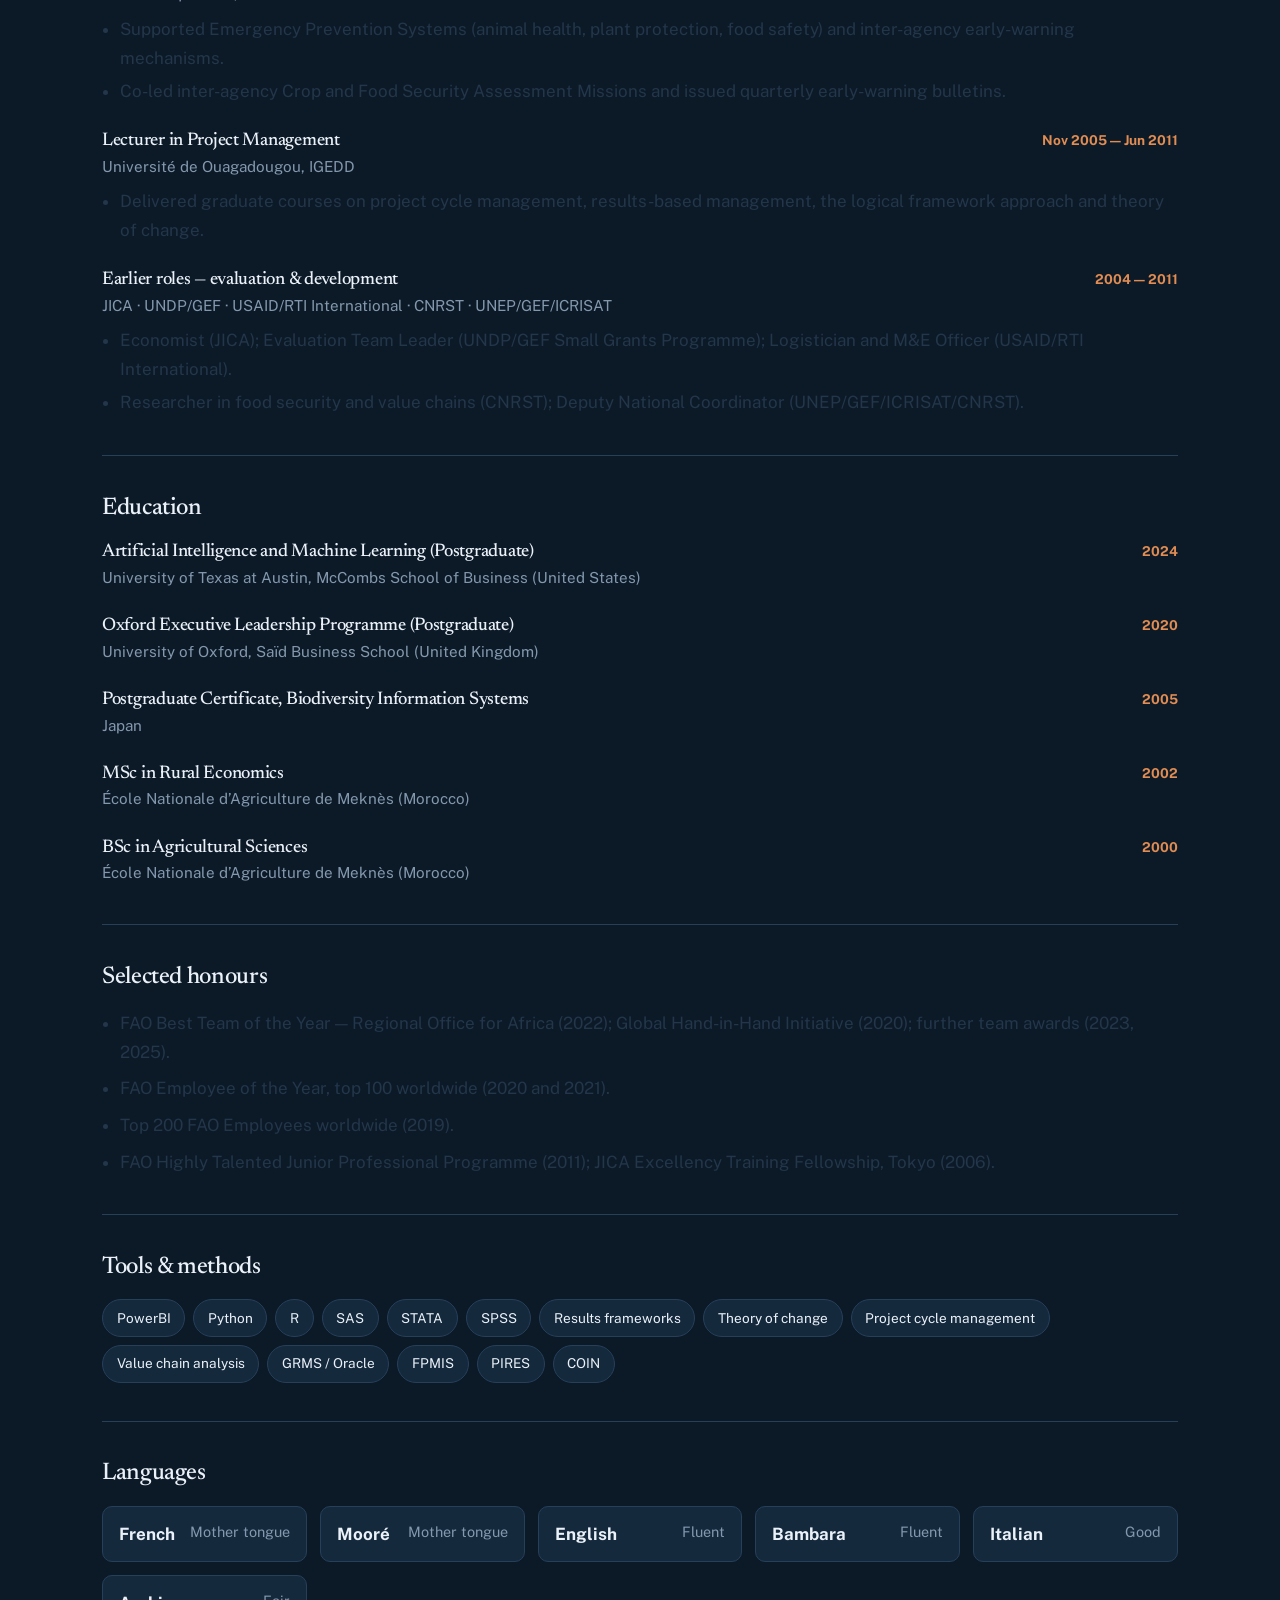
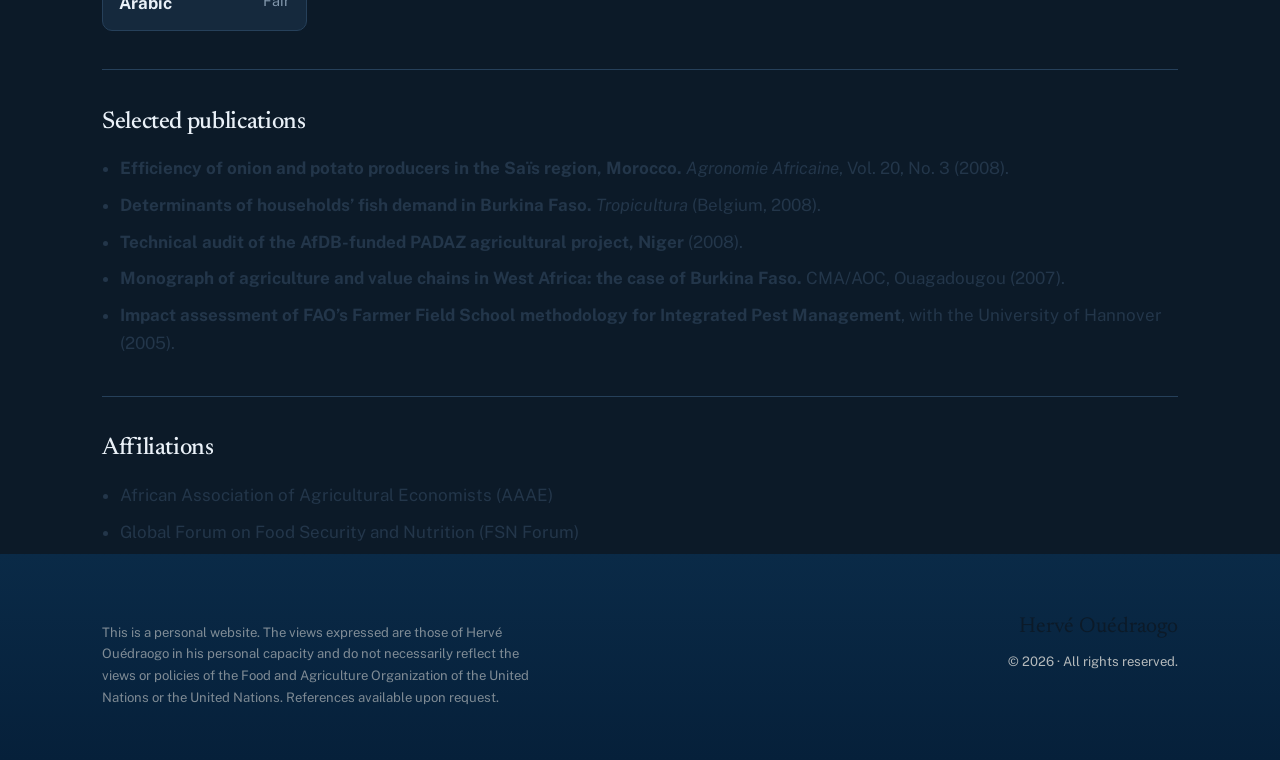
==== commit 02814a47: "Simplify Chinese text and enable dark mode for website (6a4b8ff926cb01187879b88f)" ====
--- a/cv.html
+++ b/cv.html
@@ -5,7 +5,7 @@
 <meta name="viewport" content="width=device-width, initial-scale=1.0" />
 <title>Curriculum vitae — Hervé Ouédraogo</title>
 <meta name="description" content="Full curriculum vitae of Hervé Ouédraogo — Regional Programme Officer, FAO Regional Office for Africa." />
-<link rel="canonical" href="https://hervessouedraogo.netlify.app/cv.html" />
+<link rel="canonical" href="https://www.herveouedraogo.com/cv.html" />
 <link rel="icon" href="assets/img/favicon.svg" type="image/svg+xml" />
 <link rel="preconnect" href="https://fonts.googleapis.com">
 <link rel="preconnect" href="https://fonts.gstatic.com" crossorigin>
@@ -56,7 +56,6 @@
       <a href="index.html#impact">Impact</a>
       <a href="index.html#contact">Contact</a>
     </nav>
-    <button class="theme-btn" id="themeBtn" aria-label="Toggle dark mode" title="Toggle theme"><svg class="moon" viewBox="0 0 24 24" fill="none" stroke="currentColor" stroke-width="2"><path d="M21 12.8A9 9 0 1 1 11.2 3a7 7 0 0 0 9.8 9.8z"/></svg><svg class="sun" viewBox="0 0 24 24" fill="none" stroke="currentColor" stroke-width="2"><circle cx="12" cy="12" r="4"/><path d="M12 2v2M12 20v2M4.9 4.9l1.4 1.4M17.7 17.7l1.4 1.4M2 12h2M20 12h2M4.9 19.1l1.4-1.4M17.7 6.3l1.4-1.4"/></svg></button>
     <button class="menu-btn" id="menuBtn" aria-label="Open menu" aria-expanded="false" aria-controls="navlinks">
       <svg viewBox="0 0 24 24" fill="none" stroke="currentColor" stroke-width="2"><path d="M3 6h18M3 12h18M3 18h18"/></svg>
     </button>
@@ -149,8 +148,8 @@
     <div class="entry"><div class="row"><h3>Artificial Intelligence and Machine Learning (Postgraduate)</h3><span class="yrs">2024</span></div><div class="org">University of Texas at Austin, McCombs School of Business (United States)</div></div>
     <div class="entry"><div class="row"><h3>Oxford Executive Leadership Programme (Postgraduate)</h3><span class="yrs">2020</span></div><div class="org">University of Oxford, Saïd Business School (United Kingdom)</div></div>
     <div class="entry"><div class="row"><h3>Postgraduate Certificate, Biodiversity Information Systems</h3><span class="yrs">2005</span></div><div class="org">Japan</div></div>
-    <div class="entry"><div class="row"><h3>MSc in Rural Economics</h3><span class="yrs">2002</span></div><div class="org">École Nationale d'Agriculture de Meknès (Morocco)</div></div>
-    <div class="entry"><div class="row"><h3>BSc in Agricultural Sciences</h3><span class="yrs">2000</span></div><div class="org">École Nationale d'Agriculture de Meknès (Morocco)</div></div>
+    <div class="entry"><div class="row"><h3>MSc in Rural Economics</h3><span class="yrs">2002</span></div><div class="org">École Nationale d’Agriculture de Meknès (Morocco)</div></div>
+    <div class="entry"><div class="row"><h3>BSc in Agricultural Sciences</h3><span class="yrs">2000</span></div><div class="org">École Nationale d’Agriculture de Meknès (Morocco)</div></div>
   </section>
 
   <section class="cv">
@@ -188,10 +187,10 @@
     <h2>Selected publications</h2>
     <ul class="pub-list">
       <li><strong>Efficiency of onion and potato producers in the Saïs region, Morocco.</strong> <em>Agronomie Africaine</em>, Vol. 20, No. 3 (2008).</li>
-      <li><strong>Determinants of households' fish demand in Burkina Faso.</strong> <em>Tropicultura</em> (Belgium, 2008).</li>
+      <li><strong>Determinants of households’ fish demand in Burkina Faso.</strong> <em>Tropicultura</em> (Belgium, 2008).</li>
       <li><strong>Technical audit of the AfDB-funded PADAZ agricultural project, Niger</strong> (2008).</li>
       <li><strong>Monograph of agriculture and value chains in West Africa: the case of Burkina Faso.</strong> CMA/AOC, Ouagadougou (2007).</li>
-      <li><strong>Impact assessment of FAO's Farmer Field School methodology for Integrated Pest Management</strong>, with the University of Hannover (2005).</li>
+      <li><strong>Impact assessment of FAO’s Farmer Field School methodology for Integrated Pest Management</strong>, with the University of Hannover (2005).</li>
     </ul>
   </section>
 
--- a/css/styles.css
+++ b/css/styles.css
@@ -221,12 +221,6 @@
 form input:focus,form textarea:focus{outline:none;border-color:var(--teal);background:#fff;box-shadow:0 0 0 4px var(--teal-glow);}
 form .btn-primary{background:var(--teal);border-color:var(--teal);width:100%;justify-content:center;margin-top:.4rem;}
 form .btn-primary:hover{background:var(--teal-2);}
-form .btn-primary:disabled{opacity:.6;cursor:not-allowed;transform:none!important;}
-
-/* form status feedback */
-.form-status{margin-top:1rem;padding:.9rem 1rem;border-radius:12px;font-size:.92rem;font-weight:500;display:none;}
-.form-status.success{display:block;background:rgba(46,125,91,.1);border:1px solid rgba(46,125,91,.3);color:var(--teal);}
-.form-status.error{display:block;background:rgba(192,97,44,.1);border:1px solid rgba(192,97,44,.3);color:var(--accent-2);}
 
 /* ===== FOOTER ===== */
 footer{background:linear-gradient(180deg,var(--deep),var(--deep-2));color:rgba(246,242,234,.72);padding:3.4rem 0 2.4rem;}
@@ -318,6 +312,7 @@
 
 /* ===== DARK THEME ===== */
 [data-theme="dark"]{
+  color-scheme:dark;
   --ink:#eaf1f8; --ink-2:#dbe6f0; --ink-soft:#aebfd0; --ink-text:#c7d4e2;
   --muted:#8398ad; --paper:#0c1a28; --paper-2:#0f2030; --surface:#15293d;
   --line:#26405a; --line-2:#314d6b;
@@ -338,5 +333,5 @@
 [data-theme="dark"] .card .num{color:#1a3045;}
 [data-theme="dark"] .theme-btn{background:var(--surface);}
 [data-theme="dark"] ::selection{background:var(--teal);color:#06203a;}
-[data-theme="dark"] .form-status.success{background:rgba(86,184,140,.12);border-color:rgba(86,184,140,.3);}
-[data-theme="dark"] .form-status.error{background:rgba(224,140,82,.12);border-color:rgba(224,140,82,.3);}
+/* dark-mode only: theme toggle removed */
+.theme-btn{display:none!important;}
